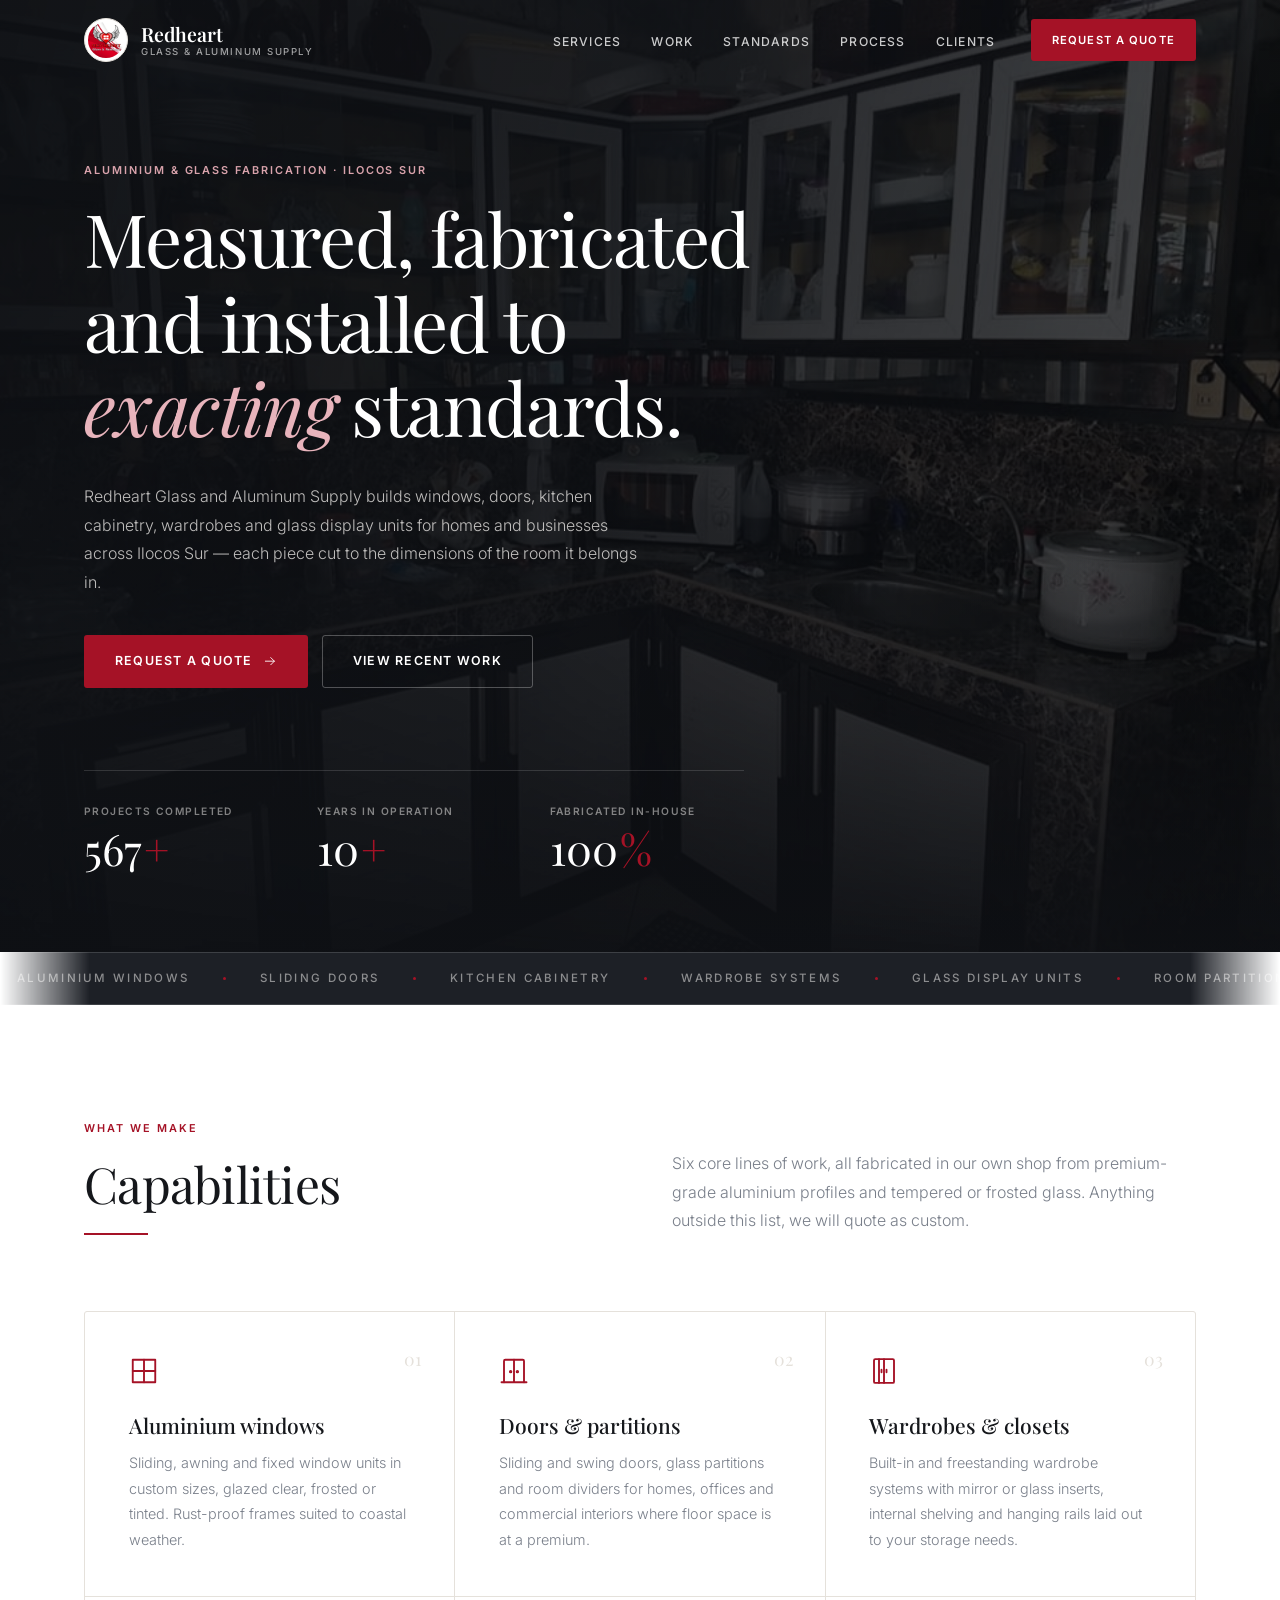
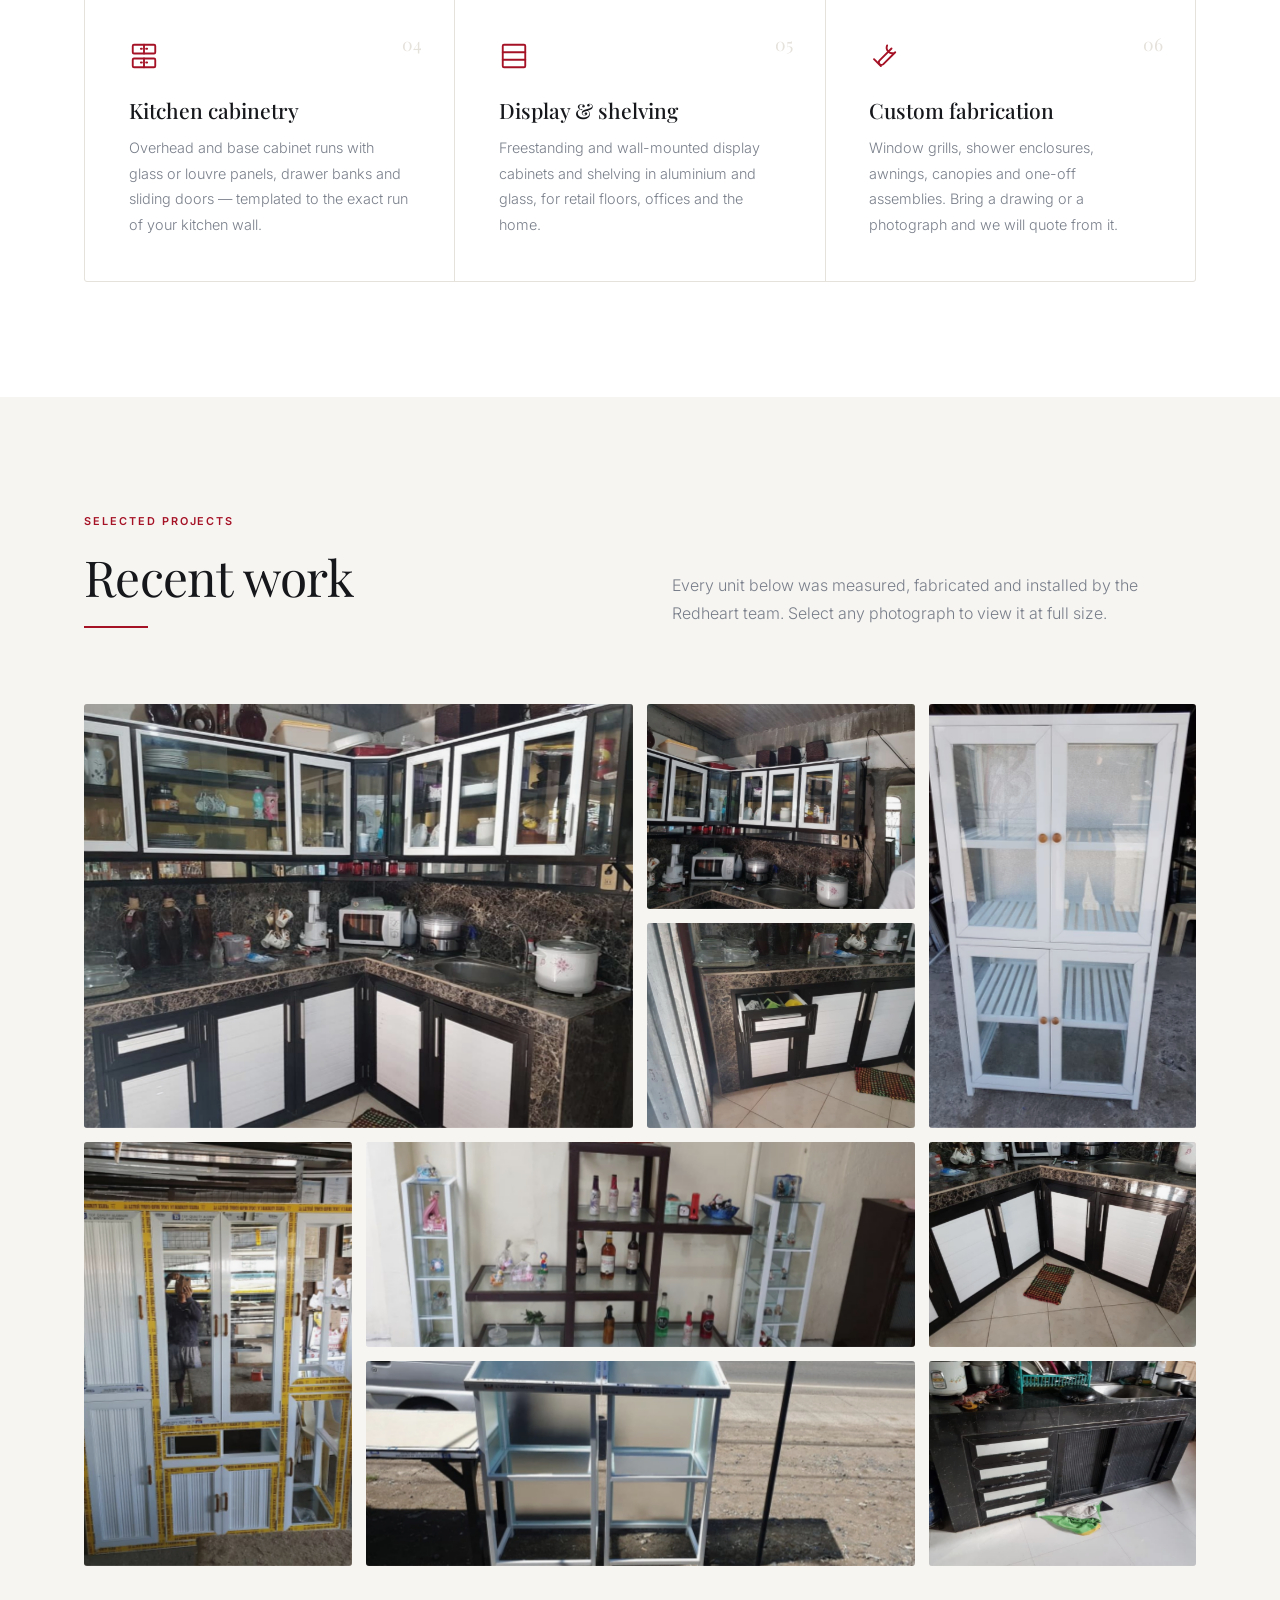
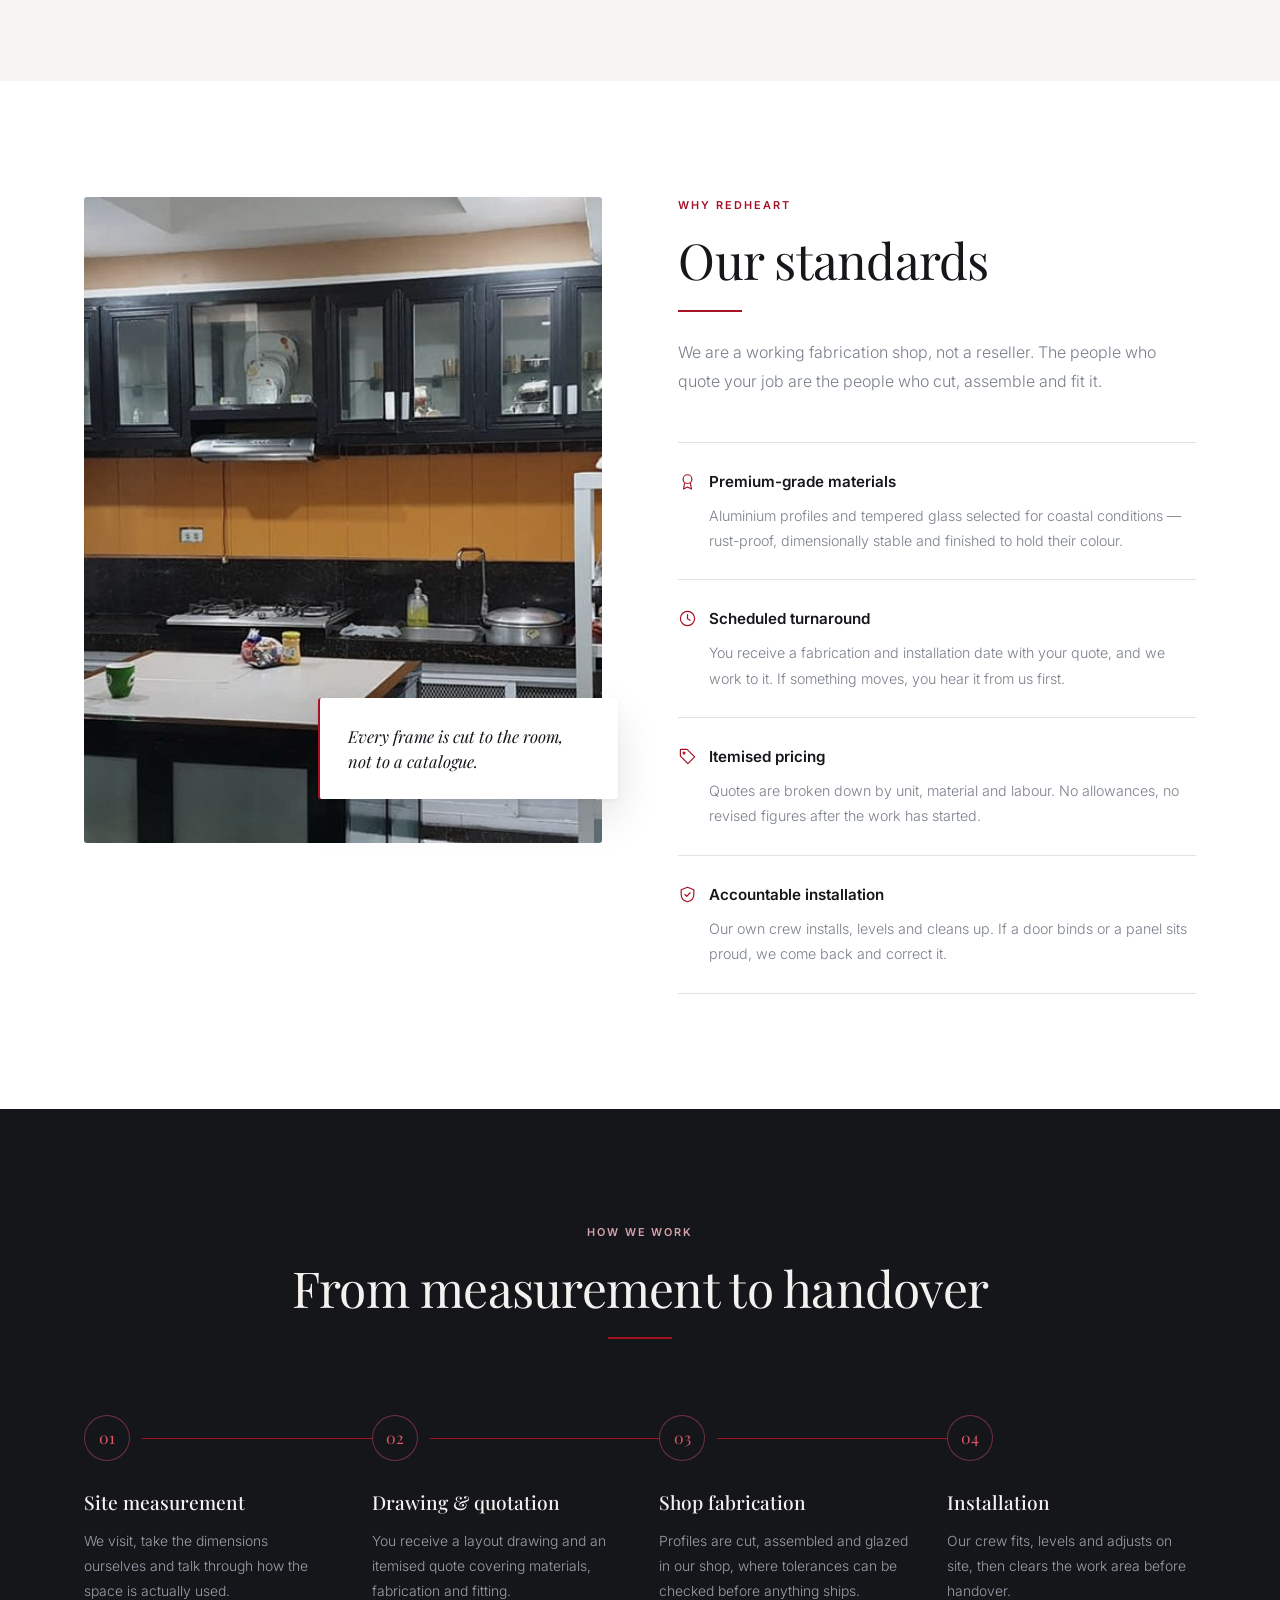
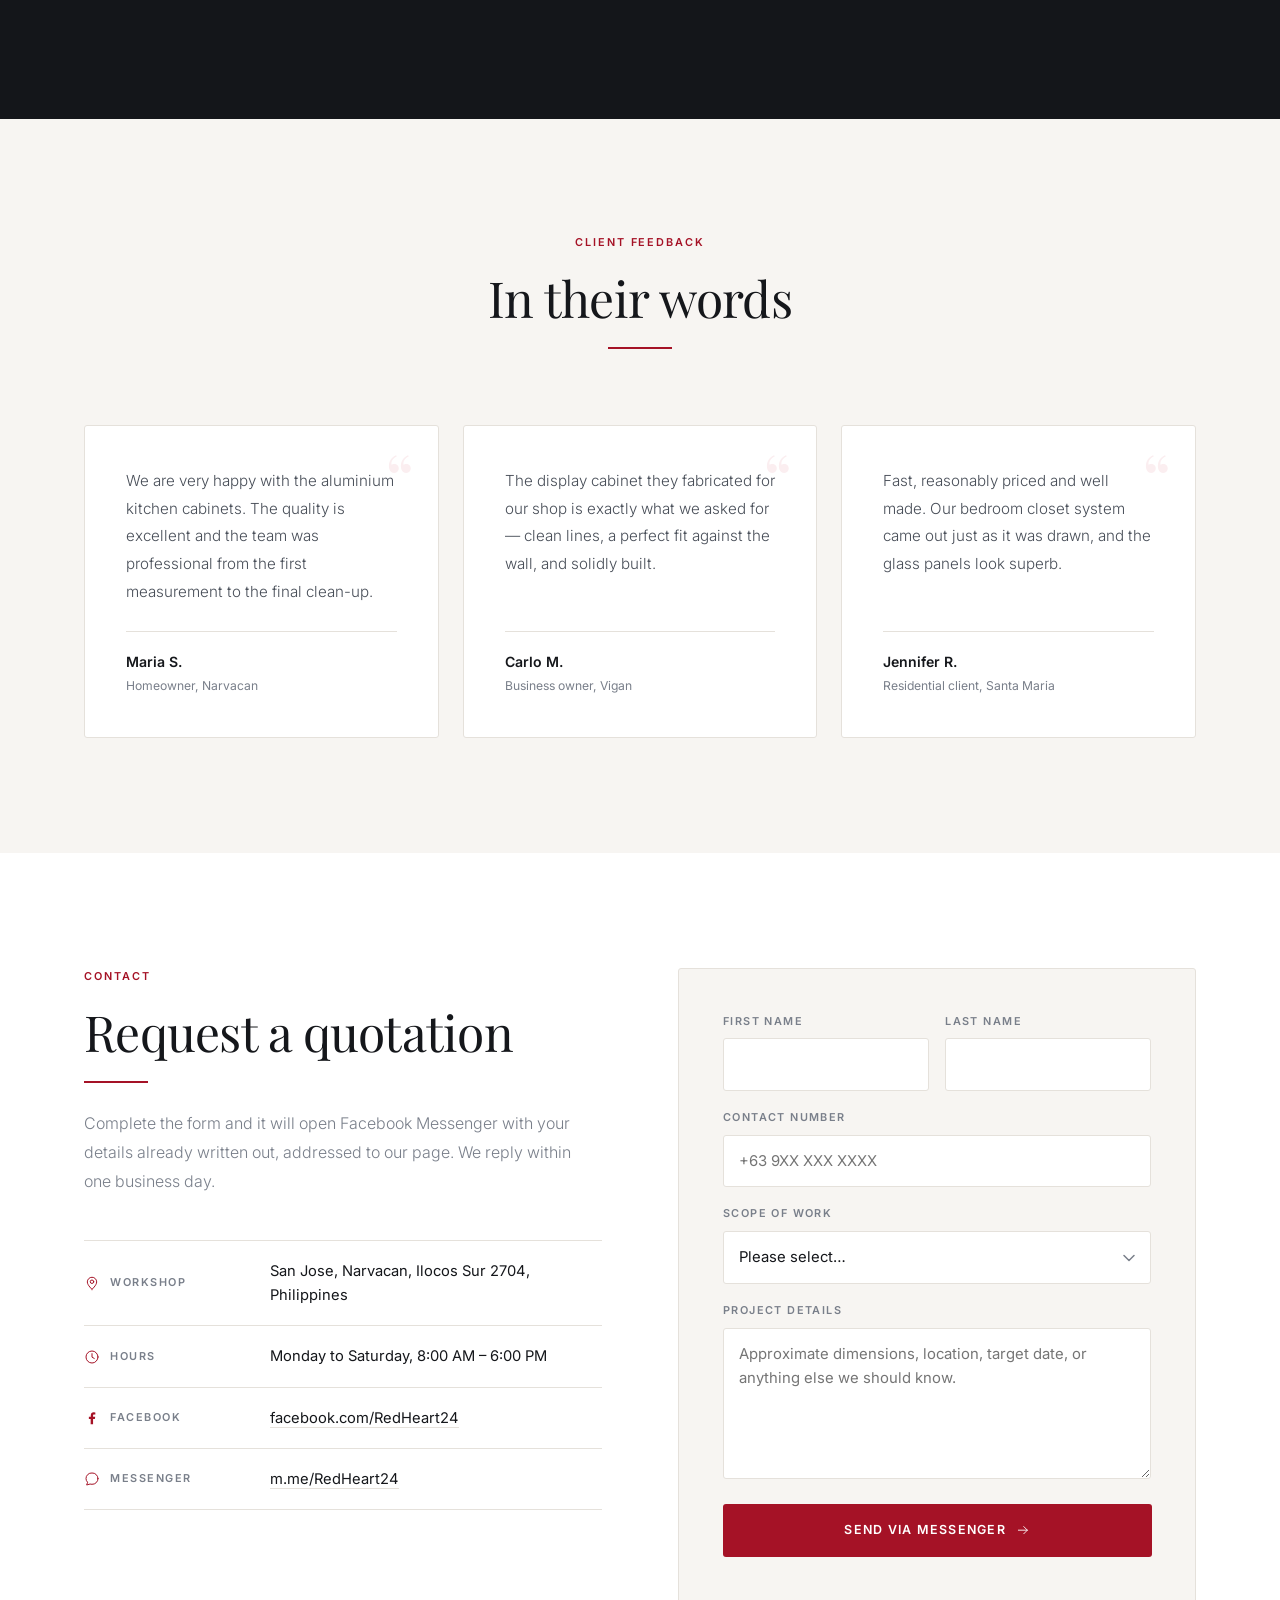
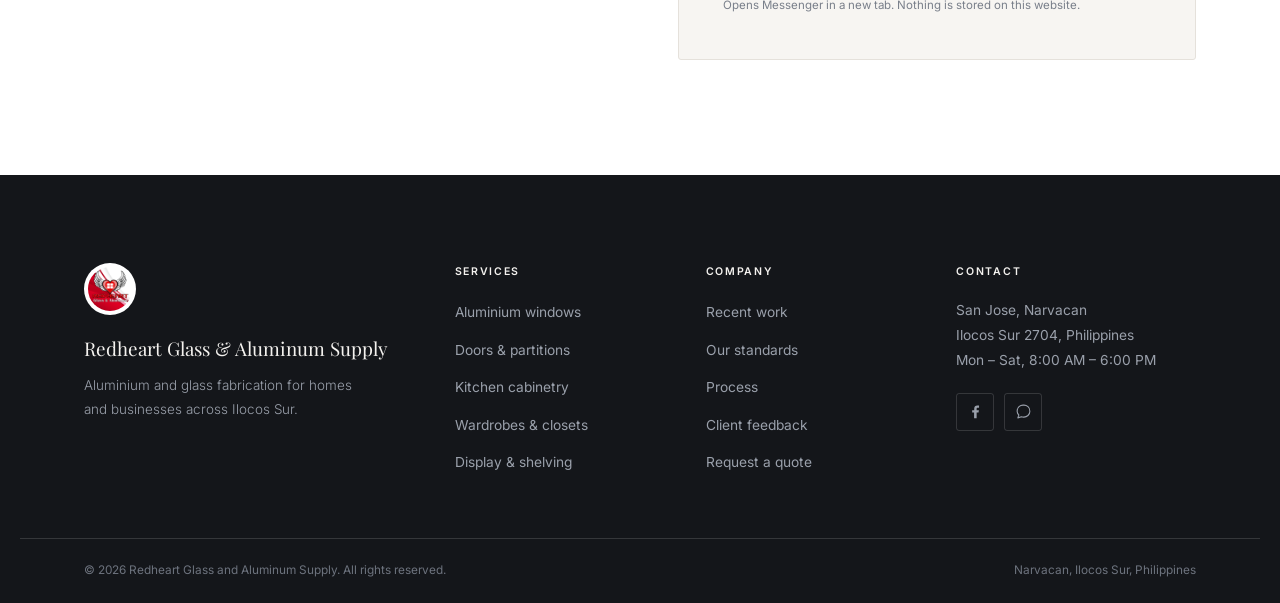
==== index.html @ 3fc3d648 "main file" ====
<!DOCTYPE html>
<html lang="en">
<head>
<meta charset="UTF-8">
<meta name="viewport" content="width=device-width, initial-scale=1">
<title>Redheart Glass &amp; Aluminum Supply — Aluminium Fabrication, Narvacan, Ilocos Sur</title>
<meta name="description" content="Redheart Glass and Aluminum Supply fabricates and installs aluminium windows, doors, kitchen cabinetry, wardrobes and glass display units across Ilocos Sur, Philippines.">
<link rel="canonical" href="https://redheart-glass-and-aluminum-supply.netlify.app/">
<meta name="theme-color" content="#121418">

<meta property="og:type" content="website">
<meta property="og:site_name" content="Redheart Glass &amp; Aluminum Supply">
<meta property="og:title" content="Redheart Glass &amp; Aluminum Supply">
<meta property="og:description" content="Aluminium windows, doors, cabinetry and glass fabrication — measured, built and installed in Ilocos Sur.">
<meta property="og:url" content="https://redheart-glass-and-aluminum-supply.netlify.app/">
<meta property="og:image" content="https://redheart-glass-and-aluminum-supply.netlify.app/img/img7.jpg">
<meta name="twitter:card" content="summary_large_image">

<link rel="icon" href="img/logo-icon.png" type="image/png">
<link rel="apple-touch-icon" href="img/logo.png">

<link rel="preconnect" href="https://fonts.googleapis.com">
<link rel="preconnect" href="https://fonts.gstatic.com" crossorigin>
<link href="https://fonts.googleapis.com/css2?family=Inter:wght@300;400;500;600;700&family=Playfair+Display:ital,wght@0,400;0,500;0,600;1,400&display=swap" rel="stylesheet">
<link rel="stylesheet" href="css/style.css">

<script type="application/ld+json">
{
  "@context": "https://schema.org",
  "@type": "HomeAndConstructionBusiness",
  "name": "Redheart Glass and Aluminum Supply",
  "description": "Fabrication and installation of aluminium windows, doors, kitchen cabinetry, wardrobes, display units, grills and glass partitions.",
  "url": "https://redheart-glass-and-aluminum-supply.netlify.app/",
  "image": "https://redheart-glass-and-aluminum-supply.netlify.app/img/logo.png",
  "address": {
    "@type": "PostalAddress",
    "streetAddress": "San Jose",
    "addressLocality": "Narvacan",
    "addressRegion": "Ilocos Sur",
    "postalCode": "2704",
    "addressCountry": "PH"
  },
  "areaServed": "Ilocos Sur, Philippines",
  "sameAs": ["https://www.facebook.com/RedHeart24/"],
  "openingHoursSpecification": {
    "@type": "OpeningHoursSpecification",
    "dayOfWeek": ["Monday","Tuesday","Wednesday","Thursday","Friday","Saturday"],
    "opens": "08:00",
    "closes": "18:00"
  }
}
</script>
</head>
<body>

<a class="skip-link" href="#main">Skip to content</a>
<div class="progress" id="progress" aria-hidden="true"><i></i></div>

<!-- ───────────── ICON SPRITE ───────────── -->
<svg class="sprite" aria-hidden="true" focusable="false" xmlns="http://www.w3.org/2000/svg">
  <symbol id="i-window" viewBox="0 0 24 24"><path d="M3 3h18v18H3z"/><path d="M12 3v18M3 12h18"/></symbol>
  <symbol id="i-door" viewBox="0 0 24 24"><path d="M4 21V4a1 1 0 0 1 1-1h14a1 1 0 0 1 1 1v17"/><path d="M12 3v18M2 21h20"/><circle cx="9.3" cy="12.5" r=".6"/><circle cx="14.7" cy="12.5" r=".6"/></symbol>
  <symbol id="i-wardrobe" viewBox="0 0 24 24"><rect x="4" y="2.5" width="16" height="19" rx="1"/><path d="M12 2.5v19M8 2.5v19"/><path d="M10 11v2M14 11v2"/></symbol>
  <symbol id="i-kitchen" viewBox="0 0 24 24"><rect x="3" y="3" width="18" height="7" rx="1"/><rect x="3" y="14" width="18" height="7" rx="1"/><path d="M12 3v7M12 14v7"/><path d="M9.5 6.2h.8M13.7 6.2h.8M9.5 17.2h.8M13.7 17.2h.8"/></symbol>
  <symbol id="i-shelf" viewBox="0 0 24 24"><rect x="3" y="3" width="18" height="18" rx="1"/><path d="M3 9h18M3 15h18"/></symbol>
  <symbol id="i-tools" viewBox="0 0 24 24"><path d="M14.5 3.5a4.5 4.5 0 0 0 5.9 5.9L21 9l-9.5 9.5a2.1 2.1 0 1 1-3-3L18 6"/><path d="M4 14.5 9.5 20"/></symbol>
  <symbol id="i-award" viewBox="0 0 24 24"><circle cx="12" cy="9" r="5.5"/><path d="M8.4 13.6 7 21.5l5-2.6 5 2.6-1.4-7.9"/></symbol>
  <symbol id="i-clock" viewBox="0 0 24 24"><circle cx="12" cy="12" r="9"/><path d="M12 7v5.2l3.4 2"/></symbol>
  <symbol id="i-tag" viewBox="0 0 24 24"><path d="M3 11.5V4a1 1 0 0 1 1-1h7.5L21 12.5 12.5 21 3 11.5Z"/><circle cx="7.6" cy="7.6" r="1.2"/></symbol>
  <symbol id="i-shield" viewBox="0 0 24 24"><path d="M12 2.8 20 6v5.6c0 4.6-3.3 8.4-8 9.6-4.7-1.2-8-5-8-9.6V6l8-3.2Z"/><path d="m8.8 12 2.3 2.3 4.1-4.5"/></symbol>
  <symbol id="i-pin" viewBox="0 0 24 24"><path d="M12 21.5s7-6.1 7-11.1a7 7 0 1 0-14 0c0 5 7 11.1 7 11.1Z"/><circle cx="12" cy="10.1" r="2.6"/></symbol>
  <symbol id="i-chat" viewBox="0 0 24 24"><path d="M21 11.5a8.4 8.4 0 0 1-9 8.4 9.3 9.3 0 0 1-2.9-.4L4 21l1.4-4.1A8.1 8.1 0 0 1 3 11.5 8.4 8.4 0 0 1 12 3a8.4 8.4 0 0 1 9 8.5Z"/></symbol>
  <symbol id="i-facebook" viewBox="0 0 24 24"><path d="M13.6 21.5v-8h2.7l.5-3.2h-3.2V8.2c0-.9.3-1.6 1.7-1.6h1.7V3.7a22 22 0 0 0-2.5-.2c-2.6 0-4.3 1.6-4.3 4.4v2.4H7.3v3.2H10v8h3.6Z"/></symbol>
  <symbol id="i-arrow" viewBox="0 0 24 24"><path d="M4 12h15M13 6l6 6-6 6"/></symbol>
  <symbol id="i-up" viewBox="0 0 24 24"><path d="M12 20V5M6 11l6-6 6 6"/></symbol>
  <symbol id="i-close" viewBox="0 0 24 24"><path d="M6 6l12 12M18 6 6 18"/></symbol>
  <symbol id="i-prev" viewBox="0 0 24 24"><path d="M15 5l-7 7 7 7"/></symbol>
  <symbol id="i-next" viewBox="0 0 24 24"><path d="M9 5l7 7-7 7"/></symbol>
</svg>

<!-- ───────────── HEADER ───────────── -->
<header class="site-header" id="header">
  <div class="header-inner">
    <a class="brand" href="#top" aria-label="Redheart Glass and Aluminum Supply — home">
      <img src="img/logo.png" alt="" width="44" height="44">
      <span class="brand-text">
        <span class="brand-name">Redheart</span>
        <span class="brand-sub">Glass &amp; Aluminum Supply</span>
      </span>
    </a>

    <button class="menu-toggle" id="menuToggle" aria-expanded="false" aria-controls="primaryNav" aria-label="Open menu">
      <span></span><span></span>
    </button>

    <nav class="primary-nav" id="primaryNav" aria-label="Primary">
      <ul>
        <li><a href="#services">Services</a></li>
        <li><a href="#work">Work</a></li>
        <li><a href="#standards">Standards</a></li>
        <li><a href="#process">Process</a></li>
        <li><a href="#clients">Clients</a></li>
      </ul>
      <a class="btn btn-sm btn-solid nav-quote" href="#enquire">Request a quote</a>
    </nav>
  </div>
</header>
<div class="nav-scrim" id="navScrim" hidden></div>

<main id="main">
<span id="top"></span>

<!-- ───────────── HERO ───────────── -->
<section class="hero" aria-labelledby="hero-title">
  <div class="hero-media">
    <img src="img/img7.jpg" alt="A completed aluminium kitchen cabinet installation by Redheart" fetchpriority="high" width="960" height="720">
  </div>

  <div class="hero-inner">
    <p class="eyebrow eyebrow-light" data-seq="1">Aluminium &amp; Glass Fabrication · Ilocos Sur</p>

    <h1 class="hero-title" id="hero-title">
      <span class="mask" data-seq="2"><span>Measured, fabricated</span></span>
      <span class="mask" data-seq="3"><span>and installed to</span></span>
      <span class="mask" data-seq="4"><span><em>exacting</em> standards.</span></span>
    </h1>

    <p class="hero-lede" data-seq="5">
      Redheart Glass and Aluminum Supply builds windows, doors, kitchen cabinetry,
      wardrobes and glass display units for homes and businesses across Ilocos Sur —
      each piece cut to the dimensions of the room it belongs in.
    </p>

    <div class="hero-actions" data-seq="6">
      <a class="btn btn-solid" href="#enquire">Request a quote <svg class="ico" aria-hidden="true"><use href="#i-arrow"/></svg></a>
      <a class="btn btn-ghost" href="#work">View recent work</a>
    </div>

    <dl class="hero-stats" data-seq="7">
      <div class="stat">
        <dt class="stat-label">Projects completed</dt>
        <dd class="stat-value"><span class="count" data-count="567">567</span><span class="unit">+</span></dd>
      </div>
      <div class="stat">
        <dt class="stat-label">Years in operation</dt>
        <dd class="stat-value"><span class="count" data-count="10">10</span><span class="unit">+</span></dd>
      </div>
      <div class="stat">
        <dt class="stat-label">Fabricated in-house</dt>
        <dd class="stat-value"><span class="count" data-count="100">100</span><span class="unit">%</span></dd>
      </div>
    </dl>
  </div>
</section>

<!-- ───────────── CAPABILITY STRIP ───────────── -->
<div class="ticker" aria-label="Capabilities">
  <div class="ticker-track" id="tickerTrack">
    <ul class="ticker-set">
      <li>Aluminium windows</li><li>Sliding doors</li><li>Kitchen cabinetry</li>
      <li>Wardrobe systems</li><li>Glass display units</li><li>Room partitions</li>
      <li>Window grills</li><li>Shower enclosures</li><li>Shelving</li><li>Awnings</li>
    </ul>
  </div>
</div>

<!-- ───────────── SERVICES ───────────── -->
<section id="services" class="section" aria-labelledby="services-title">
  <div class="container">
    <div class="section-head">
      <div class="reveal">
        <p class="eyebrow">What we make</p>
        <h2 class="section-title" id="services-title">Capabilities</h2>
        <span class="rule" aria-hidden="true"></span>
      </div>
      <p class="section-lede reveal" data-delay="1">
        Six core lines of work, all fabricated in our own shop from premium-grade
        aluminium profiles and tempered or frosted glass. Anything outside this list,
        we will quote as custom.
      </p>
    </div>

    <ul class="cards" role="list">
      <li class="card reveal">
        <span class="card-index">01</span>
        <svg class="card-icon" aria-hidden="true"><use href="#i-window"/></svg>
        <h3 class="card-title">Aluminium windows</h3>
        <p class="card-text">Sliding, awning and fixed window units in custom sizes, glazed clear, frosted or tinted. Rust-proof frames suited to coastal weather.</p>
      </li>
      <li class="card reveal" data-delay="1">
        <span class="card-index">02</span>
        <svg class="card-icon" aria-hidden="true"><use href="#i-door"/></svg>
        <h3 class="card-title">Doors &amp; partitions</h3>
        <p class="card-text">Sliding and swing doors, glass partitions and room dividers for homes, offices and commercial interiors where floor space is at a premium.</p>
      </li>
      <li class="card reveal" data-delay="2">
        <span class="card-index">03</span>
        <svg class="card-icon" aria-hidden="true"><use href="#i-wardrobe"/></svg>
        <h3 class="card-title">Wardrobes &amp; closets</h3>
        <p class="card-text">Built-in and freestanding wardrobe systems with mirror or glass inserts, internal shelving and hanging rails laid out to your storage needs.</p>
      </li>
      <li class="card reveal">
        <span class="card-index">04</span>
        <svg class="card-icon" aria-hidden="true"><use href="#i-kitchen"/></svg>
        <h3 class="card-title">Kitchen cabinetry</h3>
        <p class="card-text">Overhead and base cabinet runs with glass or louvre panels, drawer banks and sliding doors — templated to the exact run of your kitchen wall.</p>
      </li>
      <li class="card reveal" data-delay="1">
        <span class="card-index">05</span>
        <svg class="card-icon" aria-hidden="true"><use href="#i-shelf"/></svg>
        <h3 class="card-title">Display &amp; shelving</h3>
        <p class="card-text">Freestanding and wall-mounted display cabinets and shelving in aluminium and glass, for retail floors, offices and the home.</p>
      </li>
      <li class="card reveal" data-delay="2">
        <span class="card-index">06</span>
        <svg class="card-icon" aria-hidden="true"><use href="#i-tools"/></svg>
        <h3 class="card-title">Custom fabrication</h3>
        <p class="card-text">Window grills, shower enclosures, awnings, canopies and one-off assemblies. Bring a drawing or a photograph and we will quote from it.</p>
      </li>
    </ul>
  </div>
</section>

<!-- ───────────── WORK ───────────── -->
<section id="work" class="section section-bone" aria-labelledby="work-title">
  <div class="container">
    <div class="section-head">
      <div class="reveal">
        <p class="eyebrow">Selected projects</p>
        <h2 class="section-title" id="work-title">Recent work</h2>
        <span class="rule" aria-hidden="true"></span>
      </div>
      <p class="section-lede reveal" data-delay="1">
        Every unit below was measured, fabricated and installed by the Redheart team.
        Select any photograph to view it at full size.
      </p>
    </div>

    <div class="gallery" id="gallery">
      <figure class="shot shot-feature reveal" data-caption="Complete kitchen cabinet set — overhead and base runs">
        <img src="img/img7.jpg" alt="Complete kitchen cabinet set with overhead glass-panelled units and base cabinets" loading="lazy" width="960" height="720">
        <figcaption><span>Complete kitchen cabinet set</span></figcaption>
      </figure>
      <figure class="shot reveal" data-delay="1" data-caption="Overhead kitchen cabinets — black frame, clear glass">
        <img src="img/img4.jpg" alt="Overhead kitchen cabinets with black aluminium frames and clear glass panels" loading="lazy" width="960" height="720">
        <figcaption><span>Overhead cabinets</span></figcaption>
      </figure>
      <figure class="shot shot-tall reveal" data-delay="2" data-caption="Freestanding display cabinet — frosted glass doors">
        <img src="img/img9.jpg" alt="Freestanding white aluminium display cabinet with frosted glass doors" loading="lazy" width="720" height="960">
        <figcaption><span>Display cabinet</span></figcaption>
      </figure>
      <figure class="shot reveal" data-caption="Base cabinets with louvre panels">
        <img src="img/img5.jpg" alt="Base kitchen cabinets with white louvre panels and black aluminium frames" loading="lazy" width="960" height="720">
        <figcaption><span>Louvre base cabinets</span></figcaption>
      </figure>
      <figure class="shot shot-tall reveal" data-caption="Aluminium door and glass panel assembly">
        <img src="img/img11.jpg" alt="Aluminium door with glass panels and transom in a gold finish" loading="lazy" width="720" height="960">
        <figcaption><span>Door &amp; panel assembly</span></figcaption>
      </figure>
      <figure class="shot shot-wide reveal" data-delay="1" data-caption="Glass display shelving for retail">
        <img src="img/img2.jpg" alt="Glass display shelving units holding bottles and ornaments" loading="lazy" width="1200" height="583">
        <figcaption><span>Glass display shelving</span></figcaption>
      </figure>
      <figure class="shot reveal" data-delay="2" data-caption="L-shaped base cabinet run">
        <img src="img/img6.jpg" alt="L-shaped run of base cabinets in black and white finish" loading="lazy" width="960" height="720">
        <figcaption><span>L-shaped cabinet run</span></figcaption>
      </figure>
      <figure class="shot shot-wide reveal" data-caption="Aluminium and glass storage cabinet">
        <img src="img/img1.jpg" alt="Freestanding aluminium and glass storage cabinet" loading="lazy" width="1200" height="583">
        <figcaption><span>Aluminium &amp; glass cabinet</span></figcaption>
      </figure>
      <figure class="shot reveal" data-delay="1" data-caption="Base cabinet with drawer bank and sliding doors">
        <img src="img/img8.jpg" alt="Long base cabinet with a drawer bank and sliding louvre doors" loading="lazy" width="960" height="720">
        <figcaption><span>Drawer bank cabinet</span></figcaption>
      </figure>
    </div>
  </div>
</section>

<!-- ───────────── STANDARDS ───────────── -->
<section id="standards" class="section" aria-labelledby="standards-title">
  <div class="container split">
    <div class="split-media reveal">
      <img src="img/img3.jpg" alt="A finished kitchen fit-out with dark aluminium overhead cabinetry" loading="lazy" width="1200" height="583">
      <figure class="pull-quote">
        <blockquote>Every frame is cut to the room, not to a catalogue.</blockquote>
      </figure>
    </div>

    <div class="split-body">
      <div class="reveal">
        <p class="eyebrow">Why Redheart</p>
        <h2 class="section-title" id="standards-title">Our standards</h2>
        <span class="rule" aria-hidden="true"></span>
        <p class="section-lede">
          We are a working fabrication shop, not a reseller. The people who quote your
          job are the people who cut, assemble and fit it.
        </p>
      </div>

      <dl class="standards">
        <div class="standard reveal">
          <dt><svg class="ico" aria-hidden="true"><use href="#i-award"/></svg> Premium-grade materials</dt>
          <dd>Aluminium profiles and tempered glass selected for coastal conditions — rust-proof, dimensionally stable and finished to hold their colour.</dd>
        </div>
        <div class="standard reveal" data-delay="1">
          <dt><svg class="ico" aria-hidden="true"><use href="#i-clock"/></svg> Scheduled turnaround</dt>
          <dd>You receive a fabrication and installation date with your quote, and we work to it. If something moves, you hear it from us first.</dd>
        </div>
        <div class="standard reveal" data-delay="2">
          <dt><svg class="ico" aria-hidden="true"><use href="#i-tag"/></svg> Itemised pricing</dt>
          <dd>Quotes are broken down by unit, material and labour. No allowances, no revised figures after the work has started.</dd>
        </div>
        <div class="standard reveal" data-delay="3">
          <dt><svg class="ico" aria-hidden="true"><use href="#i-shield"/></svg> Accountable installation</dt>
          <dd>Our own crew installs, levels and cleans up. If a door binds or a panel sits proud, we come back and correct it.</dd>
        </div>
      </dl>
    </div>
  </div>
</section>

<!-- ───────────── PROCESS ───────────── -->
<section id="process" class="section section-dark" aria-labelledby="process-title">
  <div class="container">
    <div class="section-head section-head-center reveal">
      <p class="eyebrow eyebrow-light">How we work</p>
      <h2 class="section-title" id="process-title">From measurement to handover</h2>
      <span class="rule rule-center" aria-hidden="true"></span>
    </div>

    <ol class="steps" id="steps">
      <li class="step reveal">
        <span class="step-num">01</span>
        <h3 class="step-title">Site measurement</h3>
        <p class="step-text">We visit, take the dimensions ourselves and talk through how the space is actually used.</p>
      </li>
      <li class="step reveal" data-delay="1">
        <span class="step-num">02</span>
        <h3 class="step-title">Drawing &amp; quotation</h3>
        <p class="step-text">You receive a layout drawing and an itemised quote covering materials, fabrication and fitting.</p>
      </li>
      <li class="step reveal" data-delay="2">
        <span class="step-num">03</span>
        <h3 class="step-title">Shop fabrication</h3>
        <p class="step-text">Profiles are cut, assembled and glazed in our shop, where tolerances can be checked before anything ships.</p>
      </li>
      <li class="step reveal" data-delay="3">
        <span class="step-num">04</span>
        <h3 class="step-title">Installation</h3>
        <p class="step-text">Our crew fits, levels and adjusts on site, then clears the work area before handover.</p>
      </li>
    </ol>
  </div>
</section>

<!-- ───────────── CLIENTS ───────────── -->
<section id="clients" class="section section-bone" aria-labelledby="clients-title">
  <div class="container">
    <div class="section-head section-head-center reveal">
      <p class="eyebrow">Client feedback</p>
      <h2 class="section-title" id="clients-title">In their words</h2>
      <span class="rule rule-center" aria-hidden="true"></span>
    </div>

    <ul class="quotes" role="list">
      <li class="quote reveal">
        <blockquote>We are very happy with the aluminium kitchen cabinets. The quality is excellent and the team was professional from the first measurement to the final clean-up.</blockquote>
        <p class="quote-by"><span>Maria S.</span> Homeowner, Narvacan</p>
      </li>
      <li class="quote reveal" data-delay="1">
        <blockquote>The display cabinet they fabricated for our shop is exactly what we asked for — clean lines, a perfect fit against the wall, and solidly built.</blockquote>
        <p class="quote-by"><span>Carlo M.</span> Business owner, Vigan</p>
      </li>
      <li class="quote reveal" data-delay="2">
        <blockquote>Fast, reasonably priced and well made. Our bedroom closet system came out just as it was drawn, and the glass panels look superb.</blockquote>
        <p class="quote-by"><span>Jennifer R.</span> Residential client, Santa Maria</p>
      </li>
    </ul>
  </div>
</section>

<!-- ───────────── ENQUIRE ───────────── -->
<section id="enquire" class="section" aria-labelledby="enquire-title">
  <div class="container split split-contact">
    <div class="split-body">
      <div class="reveal">
        <p class="eyebrow">Contact</p>
        <h2 class="section-title" id="enquire-title">Request a quotation</h2>
        <span class="rule" aria-hidden="true"></span>
        <p class="section-lede">
          Complete the form and it will open Facebook Messenger with your details already
          written out, addressed to our page. We reply within one business day.
        </p>
      </div>

      <dl class="contact-list reveal" data-delay="1">
        <div class="contact-row">
          <dt><svg class="ico" aria-hidden="true"><use href="#i-pin"/></svg> Workshop</dt>
          <dd>San Jose, Narvacan, Ilocos Sur 2704, Philippines</dd>
        </div>
        <div class="contact-row">
          <dt><svg class="ico" aria-hidden="true"><use href="#i-clock"/></svg> Hours</dt>
          <dd>Monday to Saturday, 8:00 AM – 6:00 PM</dd>
        </div>
        <div class="contact-row">
          <dt><svg class="ico" aria-hidden="true"><use href="#i-facebook"/></svg> Facebook</dt>
          <dd><a href="https://www.facebook.com/RedHeart24/" target="_blank" rel="noopener">facebook.com/RedHeart24</a></dd>
        </div>
        <div class="contact-row">
          <dt><svg class="ico" aria-hidden="true"><use href="#i-chat"/></svg> Messenger</dt>
          <dd><a href="https://m.me/RedHeart24" target="_blank" rel="noopener">m.me/RedHeart24</a></dd>
        </div>
      </dl>
    </div>

    <form class="enquiry reveal" id="enquiryForm" novalidate>
      <div class="field-pair">
        <p class="field">
          <label for="firstName">First name</label>
          <input type="text" id="firstName" name="firstName" autocomplete="given-name" required>
          <span class="field-error" data-error-for="firstName"></span>
        </p>
        <p class="field">
          <label for="lastName">Last name</label>
          <input type="text" id="lastName" name="lastName" autocomplete="family-name" required>
          <span class="field-error" data-error-for="lastName"></span>
        </p>
      </div>

      <p class="field">
        <label for="phone">Contact number</label>
        <input type="tel" id="phone" name="phone" inputmode="tel" autocomplete="tel" placeholder="+63 9XX XXX XXXX" required>
        <span class="field-error" data-error-for="phone"></span>
      </p>

      <p class="field">
        <label for="service">Scope of work</label>
        <select id="service" name="service" required>
          <option value="">Please select…</option>
          <option>Aluminium windows</option>
          <option>Sliding doors</option>
          <option>Room partitions &amp; dividers</option>
          <option>Kitchen cabinetry</option>
          <option>Display cabinets</option>
          <option>Wardrobe &amp; closet systems</option>
          <option>Shelving</option>
          <option>Base cabinets</option>
          <option>Window grills</option>
          <option>Shower enclosures</option>
          <option>Awnings &amp; canopies</option>
          <option>Other / custom</option>
        </select>
        <span class="field-error" data-error-for="service"></span>
      </p>

      <p class="field">
        <label for="message">Project details</label>
        <textarea id="message" name="message" rows="5" placeholder="Approximate dimensions, location, target date, or anything else we should know." required></textarea>
        <span class="field-error" data-error-for="message"></span>
      </p>

      <button type="submit" class="btn btn-solid btn-block" id="enquirySubmit">
        Send via Messenger <svg class="ico" aria-hidden="true"><use href="#i-arrow"/></svg>
      </button>
      <p class="form-status" id="formStatus" role="status" aria-live="polite"></p>
      <p class="form-note">Opens Messenger in a new tab. Nothing is stored on this website.</p>
    </form>
  </div>
</section>
</main>

<!-- ───────────── FOOTER ───────────── -->
<footer class="site-footer">
  <div class="container footer-grid">
    <div class="footer-brand">
      <img src="img/logo.png" alt="" width="52" height="52">
      <p class="footer-name">Redheart Glass &amp; Aluminum Supply</p>
      <p class="footer-blurb">Aluminium and glass fabrication for homes and businesses across Ilocos Sur.</p>
    </div>

    <nav class="footer-col" aria-label="Services">
      <h2>Services</h2>
      <ul>
        <li><a href="#services">Aluminium windows</a></li>
        <li><a href="#services">Doors &amp; partitions</a></li>
        <li><a href="#services">Kitchen cabinetry</a></li>
        <li><a href="#services">Wardrobes &amp; closets</a></li>
        <li><a href="#services">Display &amp; shelving</a></li>
      </ul>
    </nav>

    <nav class="footer-col" aria-label="Company">
      <h2>Company</h2>
      <ul>
        <li><a href="#work">Recent work</a></li>
        <li><a href="#standards">Our standards</a></li>
        <li><a href="#process">Process</a></li>
        <li><a href="#clients">Client feedback</a></li>
        <li><a href="#enquire">Request a quote</a></li>
      </ul>
    </nav>

    <div class="footer-col">
      <h2>Contact</h2>
      <address>
        San Jose, Narvacan<br>
        Ilocos Sur 2704, Philippines<br>
        Mon – Sat, 8:00 AM – 6:00 PM
      </address>
      <div class="footer-social">
        <a href="https://www.facebook.com/RedHeart24/" target="_blank" rel="noopener" aria-label="Redheart on Facebook"><svg class="ico" aria-hidden="true"><use href="#i-facebook"/></svg></a>
        <a href="https://m.me/RedHeart24" target="_blank" rel="noopener" aria-label="Message Redheart on Messenger"><svg class="ico" aria-hidden="true"><use href="#i-chat"/></svg></a>
      </div>
    </div>
  </div>

  <div class="container footer-base">
    <p>© <span id="year">2026</span> Redheart Glass and Aluminum Supply. All rights reserved.</p>
    <p>Narvacan, Ilocos Sur, Philippines</p>
  </div>
</footer>

<button class="to-top" id="toTop" type="button" aria-label="Back to top">
  <svg class="ico" aria-hidden="true"><use href="#i-up"/></svg>
</button>

<!-- ───────────── LIGHTBOX ───────────── -->
<div class="lightbox" id="lightbox" role="dialog" aria-modal="true" aria-label="Project photograph" hidden>
  <button class="lb-btn lb-close" id="lbClose" type="button" aria-label="Close"><svg class="ico" aria-hidden="true"><use href="#i-close"/></svg></button>
  <button class="lb-btn lb-prev" id="lbPrev" type="button" aria-label="Previous photograph"><svg class="ico" aria-hidden="true"><use href="#i-prev"/></svg></button>
  <button class="lb-btn lb-next" id="lbNext" type="button" aria-label="Next photograph"><svg class="ico" aria-hidden="true"><use href="#i-next"/></svg></button>
  <figure class="lb-figure">
    <img id="lbImage" src="" alt="">
    <figcaption id="lbCaption"></figcaption>
  </figure>
</div>

<script src="js/main.js" defer></script>
</body>
</html>
---- css/style.css ----
/* =============================================================
   Redheart Glass & Aluminum Supply
   Stylesheet — 2026 redesign
   -------------------------------------------------------------
   1.  Tokens
   2.  Reset & base
   3.  Typography & shared elements
   4.  Buttons & icons
   5.  Header / navigation
   6.  Hero
   7.  Capability ticker
   8.  Services
   9.  Work / gallery
   10. Standards
   11. Process
   12. Clients
   13. Enquiry form
   14. Footer & utilities
   15. Lightbox
   16. Motion & reveal
   17. Responsive
   ============================================================= */

/* ---------- 1. Tokens ---------- */
:root {
  /* Surface */
  --paper:      #ffffff;
  --bone:       #f7f5f2;
  --bone-deep:  #efebe6;
  --charcoal:   #14161a;
  --charcoal-2: #1d2026;

  /* Ink */
  --ink:        #15171b;
  --ink-2:      #474d57;
  --muted:      #797f8a;
  --ink-invert: #f4f2ef;
  --muted-light:#9aa0ab;

  /* Brand */
  --red:        #a51226;
  --red-deep:   #850e1e;
  --red-tint:   #fbeef0;

  /* Lines */
  --line:       #e5e1db;
  --line-dark:  rgba(255, 255, 255, .14);

  /* Type */
  --serif: "Playfair Display", Georgia, "Times New Roman", serif;
  --sans:  "Inter", -apple-system, BlinkMacSystemFont, "Segoe UI", Roboto, sans-serif;

  /* Space */
  --gutter:  clamp(20px, 5vw, 64px);
  --section: clamp(72px, 9vw, 136px);
  --maxw:    1240px;

  /* Motion */
  --ease:  cubic-bezier(.22, .61, .36, 1);
  --ease-out-soft: cubic-bezier(.16, 1, .3, 1);
  --t-fast: .22s;
  --t-med:  .45s;
  --t-slow: .9s;

  --radius: 3px;
  --shadow-sm: 0 1px 2px rgba(20, 22, 26, .05), 0 6px 18px rgba(20, 22, 26, .05);
  --shadow-md: 0 2px 4px rgba(20, 22, 26, .05), 0 18px 44px rgba(20, 22, 26, .11);
}

/* ---------- 2. Reset & base ---------- */
*, *::before, *::after { box-sizing: border-box; }
* { margin: 0; }

html {
  scroll-behavior: smooth;
  scroll-padding-top: 96px;
  -webkit-text-size-adjust: 100%;
}

body {
  font-family: var(--sans);
  font-size: 16px;
  font-weight: 400;
  line-height: 1.65;
  color: var(--ink-2);
  background: var(--paper);
  -webkit-font-smoothing: antialiased;
  -moz-osx-font-smoothing: grayscale;
  overflow-x: hidden;
}

img, svg { display: block; max-width: 100%; }
img { height: auto; }
ul, ol { list-style: none; padding: 0; }
a { color: inherit; }
button { font: inherit; color: inherit; background: none; border: 0; cursor: pointer; }
input, select, textarea { font: inherit; color: inherit; }

:focus-visible {
  outline: 2px solid var(--red);
  outline-offset: 3px;
  border-radius: 2px;
}

.sprite { position: absolute; width: 0; height: 0; overflow: hidden; }
.sprite symbol { fill: none; stroke: currentColor; stroke-width: 1.5; stroke-linecap: round; stroke-linejoin: round; }
#i-facebook { stroke: none; }
#i-facebook path { fill: currentColor; stroke: none; }

.skip-link {
  position: fixed; top: 10px; left: 10px; z-index: 2000;
  padding: 10px 18px;
  background: var(--ink); color: #fff;
  font-size: .8rem; font-weight: 600; text-decoration: none;
  border-radius: var(--radius);
  transform: translateY(-160%);
  transition: transform var(--t-fast) var(--ease);
}
.skip-link:focus { transform: translateY(0); }

.container { width: 100%; max-width: var(--maxw); margin-inline: auto; padding-inline: var(--gutter); }

/* Scroll progress */
.progress {
  position: fixed; inset: 0 0 auto 0; z-index: 1200;
  height: 2px; pointer-events: none;
}
.progress i {
  display: block; height: 100%; width: 0;
  background: var(--red);
  transform-origin: left;
}

/* ---------- 3. Typography & shared ---------- */
.eyebrow {
  font-size: .68rem;
  font-weight: 600;
  letter-spacing: .18em;
  text-transform: uppercase;
  color: var(--red);
  margin-bottom: 18px;
}
.eyebrow-light { color: #d9a3ac; }

.section-title {
  font-family: var(--serif);
  font-weight: 400;
  font-size: clamp(2rem, 4.2vw, 3.1rem);
  line-height: 1.12;
  letter-spacing: -.015em;
  color: var(--ink);
}
.section-dark .section-title { color: var(--ink-invert); }

.rule {
  display: block;
  width: 64px; height: 2px;
  margin-top: 22px;
  background: var(--red);
  transform: scaleX(0);
  transform-origin: left;
  transition: transform var(--t-slow) var(--ease-out-soft) .12s;
}
.rule-center { margin-inline: auto; transform-origin: center; }
.is-visible .rule, .reveal.is-visible .rule { transform: scaleX(1); }

.section { padding-block: var(--section); }
.section-bone { background: var(--bone); }
.section-dark { background: var(--charcoal); color: var(--muted-light); }

.section-head {
  display: grid;
  grid-template-columns: minmax(0, 1fr) minmax(0, 1fr);
  gap: clamp(24px, 5vw, 72px);
  align-items: end;
  margin-bottom: clamp(44px, 6vw, 76px);
}
.section-head-center {
  display: block;
  text-align: center;
  max-width: 700px;
  margin-inline: auto;
}
.rule + .section-lede { margin-top: 26px; }
.section-lede {
  font-size: 1rem;
  font-weight: 300;
  line-height: 1.8;
  color: var(--muted);
  max-width: 54ch;
}
.section-dark .section-lede { color: var(--muted-light); }

/* ---------- 4. Buttons & icons ---------- */
.ico { width: 1em; height: 1em; fill: none; stroke: currentColor; stroke-width: 1.6; stroke-linecap: round; stroke-linejoin: round; flex: none; }

.btn {
  display: inline-flex; align-items: center; justify-content: center; gap: 10px;
  padding: 15px 30px;
  font-size: .78rem; font-weight: 600;
  letter-spacing: .1em; text-transform: uppercase;
  text-decoration: none;
  border-radius: var(--radius);
  border: 1px solid transparent;
  transition: background var(--t-fast) var(--ease),
              border-color var(--t-fast) var(--ease),
              color var(--t-fast) var(--ease),
              transform var(--t-fast) var(--ease),
              box-shadow var(--t-med) var(--ease);
  will-change: transform;
}
.btn .ico { width: 1.15em; height: 1.15em; transition: transform var(--t-med) var(--ease-out-soft); }
.btn:hover .ico { transform: translateX(4px); }

.btn-solid { background: var(--red); color: #fff; }
.btn-solid:hover { background: var(--red-deep); transform: translateY(-2px); box-shadow: 0 10px 26px rgba(165, 18, 38, .26); }
.btn-solid:active { transform: translateY(0); }

.btn-ghost { border-color: rgba(255, 255, 255, .28); color: #fff; }
.btn-ghost:hover { border-color: #fff; background: rgba(255, 255, 255, .08); }

.btn-sm { padding: 11px 20px; font-size: .7rem; }
.btn-block { width: 100%; }

/* ---------- 5. Header ---------- */
.site-header {
  position: fixed; inset: 0 0 auto 0; z-index: 1100;
  transition: background var(--t-med) var(--ease),
              border-color var(--t-med) var(--ease),
              box-shadow var(--t-med) var(--ease);
  border-bottom: 1px solid transparent;
}
.site-header.is-stuck {
  background: rgba(255, 255, 255, .92);
  backdrop-filter: saturate(160%) blur(14px);
  -webkit-backdrop-filter: saturate(160%) blur(14px);
  border-bottom-color: var(--line);
  box-shadow: 0 1px 24px rgba(20, 22, 26, .06);
}

.header-inner {
  width: 100%; max-width: var(--maxw);
  margin-inline: auto;
  padding: 18px var(--gutter);
  display: flex; align-items: center; justify-content: space-between;
  gap: 24px;
  transition: padding var(--t-med) var(--ease);
}
.site-header.is-stuck .header-inner { padding-block: 11px; }

.brand { display: inline-flex; align-items: center; gap: 13px; text-decoration: none; }
.brand img {
  width: 44px; height: 44px; object-fit: contain;
  background: #fff; border-radius: 50%; padding: 3px;
  border: 1px solid var(--line);
  transition: width var(--t-med) var(--ease), height var(--t-med) var(--ease);
}
.site-header.is-stuck .brand img { width: 38px; height: 38px; }

.brand-text { display: flex; flex-direction: column; line-height: 1.15; }
.brand-name {
  font-family: var(--serif);
  font-size: 1.22rem; font-weight: 600; letter-spacing: -.01em;
  color: #fff;
  transition: color var(--t-med) var(--ease);
}
.brand-sub {
  font-size: .6rem; font-weight: 500;
  letter-spacing: .16em; text-transform: uppercase;
  color: rgba(255, 255, 255, .6);
  transition: color var(--t-med) var(--ease);
}
.site-header.is-stuck .brand-name { color: var(--ink); }
.site-header.is-stuck .brand-sub  { color: var(--muted); }

.primary-nav { display: flex; align-items: center; gap: 36px; }
.primary-nav ul { display: flex; align-items: center; gap: 30px; }
.primary-nav ul a {
  position: relative;
  font-size: .76rem; font-weight: 500;
  letter-spacing: .1em; text-transform: uppercase;
  text-decoration: none;
  color: rgba(255, 255, 255, .78);
  padding-block: 6px;
  transition: color var(--t-fast) var(--ease);
}
.site-header.is-stuck .primary-nav ul a { color: var(--ink-2); }
.primary-nav ul a::after {
  content: ""; position: absolute; left: 0; bottom: 0;
  width: 100%; height: 1px; background: var(--red);
  transform: scaleX(0); transform-origin: right;
  transition: transform var(--t-med) var(--ease-out-soft);
}
.primary-nav ul a:hover::after,
.primary-nav ul a.is-current::after { transform: scaleX(1); transform-origin: left; }
.primary-nav ul a:hover,
.primary-nav ul a.is-current { color: var(--red); }
.site-header.is-stuck .primary-nav ul a:hover,
.site-header.is-stuck .primary-nav ul a.is-current { color: var(--red); }

.menu-toggle {
  display: none;
  position: relative; z-index: 1095;
  width: 42px; height: 42px;
  flex-direction: column; align-items: center; justify-content: center; gap: 6px;
  border: 1px solid rgba(255, 255, 255, .28);
  border-radius: var(--radius);
  transition: border-color var(--t-fast) var(--ease);
}
.site-header.is-stuck .menu-toggle { border-color: var(--line); }
.menu-toggle span {
  display: block; width: 17px; height: 1.5px;
  background: #fff; border-radius: 2px;
  transition: transform var(--t-med) var(--ease), opacity var(--t-fast) var(--ease), background var(--t-med) var(--ease);
}
.site-header.is-stuck .menu-toggle span { background: var(--ink); }
.menu-toggle[aria-expanded="true"] span { background: var(--ink); }
.menu-toggle[aria-expanded="true"] span:first-child { transform: translateY(3.75px) rotate(45deg); }
.menu-toggle[aria-expanded="true"] span:last-child  { transform: translateY(-3.75px) rotate(-45deg); }

.nav-scrim {
  position: fixed; inset: 0; z-index: 1050;
  background: rgba(20, 22, 26, .45);
  backdrop-filter: blur(2px);
  opacity: 0;
  transition: opacity var(--t-med) var(--ease);
}
.nav-scrim[hidden] { display: none; }
.nav-scrim.is-open { opacity: 1; }

/* ---------- 6. Hero ---------- */
.hero {
  position: relative;
  min-height: min(100svh, 940px);
  display: flex; align-items: center;
  padding-block: clamp(140px, 18vh, 200px) clamp(64px, 9vh, 104px);
  background: var(--charcoal);
  color: var(--ink-invert);
  overflow: hidden;
  isolation: isolate;
}
.hero-media { position: absolute; inset: 0; z-index: -2; }
.hero-media img {
  width: 100%; height: 100%; object-fit: cover;
  object-position: center 40%;
  filter: grayscale(.35) brightness(.5) contrast(1.05);
  transform: scale(1.08);
  opacity: 0;
  animation: heroMedia 1.8s var(--ease-out-soft) .1s forwards;
  will-change: transform, opacity;
}
.hero::after {
  content: ""; position: absolute; inset: 0; z-index: -1;
  background:
    linear-gradient(104deg, rgba(14,16,20,.95) 0%, rgba(14,16,20,.82) 42%, rgba(14,16,20,.42) 100%),
    linear-gradient(to top, rgba(14,16,20,.9) 0%, transparent 42%);
}

.hero-inner { width: 100%; max-width: var(--maxw); margin-inline: auto; padding-inline: var(--gutter); }
.hero-title {
  font-family: var(--serif);
  font-weight: 400;
  font-size: clamp(2.4rem, 6.2vw, 4.6rem);
  line-height: 1.07;
  letter-spacing: -.022em;
  color: #fff;
  max-width: 17ch;
  margin-bottom: 30px;
}
.hero-title em { font-style: italic; color: #e8b4bc; }

.mask { display: block; overflow: hidden; padding-bottom: .08em; }
.mask > span { display: block; }

.hero-lede {
  font-size: clamp(.95rem, 1.25vw, 1.08rem);
  font-weight: 300; line-height: 1.8;
  color: rgba(244, 242, 239, .76);
  max-width: 56ch;
  margin-bottom: 38px;
}

.hero-actions { display: flex; flex-wrap: wrap; gap: 14px; margin-bottom: clamp(48px, 7vw, 82px); }

.hero-stats {
  display: grid;
  grid-template-columns: repeat(3, minmax(0, 1fr));
  gap: clamp(16px, 3vw, 48px);
  max-width: 660px;
  padding-top: 32px;
  border-top: 1px solid var(--line-dark);
}
.stat-label {
  font-size: .64rem; font-weight: 600;
  letter-spacing: .14em; text-transform: uppercase;
  color: rgba(244, 242, 239, .5);
  margin-bottom: 8px;
}
.stat-value {
  font-family: var(--serif);
  font-size: clamp(1.9rem, 3.6vw, 2.7rem);
  line-height: 1; color: #fff;
  font-variant-numeric: tabular-nums;
}
.stat-value .unit { color: var(--red); margin-left: 2px; }

/* Sequenced hero entrance */
[data-seq] { opacity: 0; }
.hero-title .mask { opacity: 1; }
.hero-title .mask > span { transform: translateY(105%); }

/* ---------- 7. Capability ticker ---------- */
.ticker {
  background: var(--charcoal-2);
  border-block: 1px solid var(--line-dark);
  overflow: hidden;
  padding-block: 16px;
  -webkit-mask-image: linear-gradient(90deg, transparent, #000 7%, #000 93%, transparent);
          mask-image: linear-gradient(90deg, transparent, #000 7%, #000 93%, transparent);
}
.ticker-track { display: flex; width: max-content; animation: ticker 48s linear infinite; }
.ticker:hover .ticker-track { animation-play-state: paused; }
.ticker-set { display: flex; align-items: center; }
.ticker-set li {
  display: flex; align-items: center; gap: 34px;
  padding-inline: 17px;
  font-size: .72rem; font-weight: 500;
  letter-spacing: .2em; text-transform: uppercase;
  color: rgba(244, 242, 239, .52);
  white-space: nowrap;
}
.ticker-set li::after {
  content: ""; width: 3px; height: 3px; border-radius: 50%;
  background: var(--red); flex: none;
}

/* ---------- 8. Services ---------- */
.cards {
  display: grid;
  grid-template-columns: repeat(auto-fit, minmax(292px, 1fr));
  gap: 1px;
  background: var(--line);
  border: 1px solid var(--line);
  border-radius: var(--radius);
  overflow: hidden;
}
.card {
  position: relative;
  background: var(--paper);
  padding: clamp(28px, 3.4vw, 44px);
  transition: background var(--t-med) var(--ease);
}
.card::before {
  content: ""; position: absolute; left: 0; top: 0;
  width: 2px; height: 100%; background: var(--red);
  transform: scaleY(0); transform-origin: bottom;
  transition: transform var(--t-med) var(--ease-out-soft);
}
.card:hover { background: var(--bone); }
.card:hover::before { transform: scaleY(1); transform-origin: top; }

.card-index {
  position: absolute; top: clamp(22px, 2.6vw, 32px); right: clamp(22px, 2.6vw, 32px);
  font-family: var(--serif);
  font-size: 1.1rem; color: var(--line);
  transition: color var(--t-med) var(--ease);
}
.card:hover .card-index { color: #d8cdc9; }

.card-icon {
  width: 30px; height: 30px;
  color: var(--red);
  fill: none; stroke: currentColor; stroke-width: 1.4; stroke-linecap: round; stroke-linejoin: round;
  margin-bottom: 26px;
  transition: transform var(--t-med) var(--ease-out-soft);
}
.card:hover .card-icon { transform: translateY(-3px); }

.card-title {
  font-family: var(--serif);
  font-size: 1.32rem; font-weight: 500; line-height: 1.25;
  color: var(--ink);
  margin-bottom: 12px;
}
.card-text { font-size: .9rem; font-weight: 300; line-height: 1.78; color: var(--muted); }

/* ---------- 9. Work / gallery ---------- */
.gallery {
  display: grid;
  grid-template-columns: repeat(4, 1fr);
  grid-auto-rows: 205px;
  gap: 14px;
}
.shot {
  position: relative;
  overflow: hidden;
  border-radius: var(--radius);
  background: var(--bone-deep);
  cursor: zoom-in;
  grid-column: span 1; grid-row: span 1;
}
.shot-feature { grid-column: span 2; grid-row: span 2; }
.shot-tall    { grid-row: span 2; }
.shot-wide    { grid-column: span 2; }

.shot img {
  width: 100%; height: 100%; object-fit: cover;
  filter: grayscale(.18) brightness(.97);
  transform: scale(1.001);
  transition: transform 1.1s var(--ease-out-soft), filter var(--t-med) var(--ease);
  will-change: transform;
}
.shot:hover img, .shot:focus-visible img { transform: scale(1.055); filter: grayscale(0) brightness(1); }

.shot::after {
  content: ""; position: absolute; inset: 0;
  background: linear-gradient(to top, rgba(14, 16, 20, .78) 0%, rgba(14, 16, 20, .12) 46%, transparent 72%);
  opacity: 0;
  transition: opacity var(--t-med) var(--ease);
}
.shot:hover::after, .shot:focus-visible::after { opacity: 1; }

.shot figcaption {
  position: absolute; left: 0; right: 0; bottom: 0; z-index: 2;
  padding: 0 22px 20px;
  overflow: hidden;
}
.shot figcaption span {
  display: block;
  font-size: .78rem; font-weight: 500;
  letter-spacing: .07em; text-transform: uppercase;
  color: #fff;
  transform: translateY(calc(100% + 20px));
  transition: transform var(--t-med) var(--ease-out-soft);
}
.shot:hover figcaption span, .shot:focus-visible figcaption span { transform: translateY(0); }

/* ---------- 10. Standards ---------- */
.split {
  display: grid;
  grid-template-columns: minmax(0, 1fr) minmax(0, 1fr);
  gap: clamp(36px, 6vw, 86px);
  align-items: start;
}
.split-media { position: relative; }
.split-media img {
  width: 100%; aspect-ratio: 4 / 5; object-fit: cover;
  border-radius: var(--radius);
  filter: grayscale(.22) brightness(.95);
}
.pull-quote {
  position: absolute; right: -16px; bottom: 44px;
  max-width: 300px;
  padding: 26px 28px;
  background: var(--paper);
  border-left: 2px solid var(--red);
  border-radius: var(--radius);
  box-shadow: var(--shadow-md);
}
.pull-quote blockquote {
  font-family: var(--serif);
  font-style: italic;
  font-size: 1.04rem; line-height: 1.5;
  color: var(--ink);
}

.standards { margin-top: clamp(32px, 4vw, 46px); }
.standard { padding-block: 26px; border-top: 1px solid var(--line); }
.standard:last-child { border-bottom: 1px solid var(--line); }
.standard dt {
  display: flex; align-items: center; gap: 12px;
  font-size: .95rem; font-weight: 600;
  color: var(--ink);
  margin-bottom: 9px;
}
.standard dt .ico { width: 19px; height: 19px; color: var(--red); }
.standard dd { font-size: .89rem; font-weight: 300; line-height: 1.78; color: var(--muted); padding-left: 31px; }

/* ---------- 11. Process ---------- */
.steps {
  --step-gap: clamp(24px, 3vw, 40px);
  display: grid;
  grid-template-columns: repeat(4, minmax(0, 1fr));
  gap: var(--step-gap);
  position: relative;
}

.step { position: relative; }

/* Connector drawn from each circle to the next, so it tracks the circles exactly. */
.step::before,
.step::after {
  content: ""; position: absolute;
  top: 23px; height: 1px;
  left: 58px; right: calc(-1 * var(--step-gap));
}
.step::before { background: var(--line-dark); }
.step::after {
  background: var(--red);
  transform: scaleX(0); transform-origin: left;
  transition: transform .85s var(--ease-out-soft);
}
.step:last-child::before,
.step:last-child::after { display: none; }

.steps.is-drawn .step:nth-child(1)::after { transform: scaleX(1); transition-delay: .10s; }
.steps.is-drawn .step:nth-child(2)::after { transform: scaleX(1); transition-delay: .40s; }
.steps.is-drawn .step:nth-child(3)::after { transform: scaleX(1); transition-delay: .70s; }

.step-num {
  position: relative; z-index: 1;
  display: flex; align-items: center; justify-content: center;
  width: 46px; height: 46px;
  margin-bottom: 26px;
  border: 1px solid rgba(224, 86, 108, .45);
  border-radius: 50%;
  background: var(--charcoal);
  font-family: var(--serif);
  font-size: 1rem;
  color: #e0566c;
  transition: border-color var(--t-med) var(--ease), background var(--t-med) var(--ease), color var(--t-med) var(--ease);
}
.step:hover .step-num { border-color: #e0566c; background: var(--charcoal-2); color: #fff; }

.step-title {
  font-family: var(--serif);
  font-size: 1.2rem; font-weight: 500;
  color: var(--ink-invert);
  margin-bottom: 10px;
}
.step-text { font-size: .87rem; font-weight: 300; line-height: 1.78; color: var(--muted-light); }

/* ---------- 12. Clients ---------- */
.quotes {
  display: grid;
  grid-template-columns: repeat(auto-fit, minmax(290px, 1fr));
  gap: clamp(16px, 2vw, 24px);
}
.quote {
  position: relative;
  display: flex; flex-direction: column;
  background: var(--paper);
  border: 1px solid var(--line);
  border-radius: var(--radius);
  padding: clamp(30px, 3.2vw, 42px);
  transition: transform var(--t-med) var(--ease-out-soft), box-shadow var(--t-med) var(--ease), border-color var(--t-med) var(--ease);
}
.quote:hover { transform: translateY(-4px); box-shadow: var(--shadow-md); border-color: #d9d4cd; }
.quote::before {
  content: "\201C";
  font-family: var(--serif);
  font-size: 4.4rem; line-height: 1;
  color: var(--red-tint);
  position: absolute; top: 16px; right: 24px;
}
.quote blockquote {
  position: relative;
  font-size: .95rem; font-weight: 300; line-height: 1.82;
  color: var(--ink-2);
  margin-bottom: 26px;
}
.quote-by {
  margin-top: auto;
  font-size: .76rem; color: var(--muted);
  padding-top: 18px; border-top: 1px solid var(--line);
}
.quote-by span { display: block; font-size: .88rem; font-weight: 600; color: var(--ink); margin-bottom: 2px; }

/* ---------- 13. Enquiry ---------- */
.split-contact { align-items: start; }

.contact-list { margin-top: clamp(30px, 4vw, 44px); }
.contact-row { display: grid; grid-template-columns: 170px minmax(0, 1fr); gap: 16px; padding-block: 18px; border-top: 1px solid var(--line); }
.contact-row:last-child { border-bottom: 1px solid var(--line); }
.contact-row dt {
  display: flex; align-items: center; gap: 10px;
  font-size: .68rem; font-weight: 600;
  letter-spacing: .14em; text-transform: uppercase;
  color: var(--muted);
}
.contact-row dt .ico { width: 16px; height: 16px; color: var(--red); }
.contact-row dd { font-size: .92rem; color: var(--ink); }
.contact-row dd a { text-decoration: none; border-bottom: 1px solid var(--line); transition: border-color var(--t-fast) var(--ease), color var(--t-fast) var(--ease); }
.contact-row dd a:hover { color: var(--red); border-bottom-color: var(--red); }

.enquiry {
  background: var(--bone);
  border: 1px solid var(--line);
  border-radius: var(--radius);
  padding: clamp(26px, 3.4vw, 44px);
}
.field-pair { display: grid; grid-template-columns: 1fr 1fr; gap: 16px; }
.field { margin-bottom: 18px; }
.field label {
  display: block;
  font-size: .68rem; font-weight: 600;
  letter-spacing: .13em; text-transform: uppercase;
  color: var(--muted);
  margin-bottom: 8px;
}
.field input, .field select, .field textarea {
  width: 100%;
  padding: 13px 15px;
  font-size: .93rem;
  color: var(--ink);
  background: var(--paper);
  border: 1px solid var(--line);
  border-radius: var(--radius);
  outline: none;
  transition: border-color var(--t-fast) var(--ease), box-shadow var(--t-fast) var(--ease);
}
.field textarea { resize: vertical; min-height: 118px; }
.field select { appearance: none; -webkit-appearance: none; cursor: pointer;
  background-image: url("data:image/svg+xml,%3Csvg xmlns='http://www.w3.org/2000/svg' width='12' height='8' viewBox='0 0 12 8'%3E%3Cpath d='M1 1.5 6 6.5l5-5' fill='none' stroke='%23797f8a' stroke-width='1.5' stroke-linecap='round' stroke-linejoin='round'/%3E%3C/svg%3E");
  background-repeat: no-repeat; background-position: right 15px center; padding-right: 38px;
}
.field input:focus, .field select:focus, .field textarea:focus {
  border-color: var(--red);
  box-shadow: 0 0 0 3px rgba(165, 18, 38, .1);
}
.field.has-error input, .field.has-error select, .field.has-error textarea { border-color: var(--red); }

.field-error {
  display: block;
  font-size: .72rem; color: var(--red);
  min-height: 0; margin-top: 0;
  opacity: 0; max-height: 0; overflow: hidden;
  transition: opacity var(--t-fast) var(--ease), max-height var(--t-fast) var(--ease), margin var(--t-fast) var(--ease);
}
.field.has-error .field-error { opacity: 1; max-height: 40px; margin-top: 6px; }

.form-status {
  font-size: .82rem; font-weight: 500;
  margin-top: 14px; min-height: 1.2em;
  color: var(--red);
}
.form-status.is-ok { color: #1a7a43; }
.form-note { font-size: .72rem; color: var(--muted); margin-top: 10px; }

/* ---------- 14. Footer & utilities ---------- */
.site-footer { background: var(--charcoal); color: var(--muted-light); padding-top: clamp(56px, 7vw, 88px); }
.footer-grid {
  display: grid;
  grid-template-columns: 1.6fr 1fr 1fr 1.2fr;
  gap: clamp(28px, 4vw, 56px);
  padding-bottom: clamp(40px, 5vw, 64px);
}
.footer-brand img { width: 52px; height: 52px; background: #fff; border-radius: 50%; padding: 4px; margin-bottom: 18px; }
.footer-name { font-family: var(--serif); font-size: 1.18rem; color: var(--ink-invert); margin-bottom: 10px; }
.footer-blurb { font-size: .84rem; font-weight: 300; line-height: 1.75; max-width: 34ch; }

.footer-col h2 {
  font-size: .66rem; font-weight: 600;
  letter-spacing: .16em; text-transform: uppercase;
  color: var(--ink-invert);
  margin-bottom: 18px;
}
.footer-col ul { display: grid; gap: 11px; }
.footer-col a { font-size: .86rem; text-decoration: none; color: var(--muted-light); transition: color var(--t-fast) var(--ease); }
.footer-col a:hover { color: #fff; }
.footer-col address { font-style: normal; font-size: .86rem; line-height: 1.8; }

.footer-social { display: flex; gap: 10px; margin-top: 20px; }
.footer-social a {
  display: grid; place-items: center;
  width: 38px; height: 38px;
  border: 1px solid var(--line-dark); border-radius: var(--radius);
  transition: border-color var(--t-fast) var(--ease), color var(--t-fast) var(--ease), background var(--t-fast) var(--ease);
}
.footer-social a:hover { border-color: var(--red); background: var(--red); color: #fff; }
.footer-social .ico { width: 17px; height: 17px; }

.footer-base {
  display: flex; flex-wrap: wrap; gap: 10px 24px; justify-content: space-between;
  padding-block: 22px;
  border-top: 1px solid var(--line-dark);
  font-size: .74rem; color: #6d737e;
}

.to-top {
  position: fixed; right: clamp(16px, 2.5vw, 32px); bottom: clamp(16px, 2.5vw, 32px);
  z-index: 1150;
  display: grid; place-items: center;
  width: 44px; height: 44px;
  background: var(--ink); color: #fff;
  border-radius: 50%;
  box-shadow: var(--shadow-md);
  opacity: 0; visibility: hidden;
  transform: translateY(12px);
  transition: opacity var(--t-med) var(--ease), transform var(--t-med) var(--ease-out-soft), visibility var(--t-med), background var(--t-fast) var(--ease);
}
.to-top.is-shown { opacity: 1; visibility: visible; transform: translateY(0); }
.to-top:hover { background: var(--red); }
.to-top .ico { width: 18px; height: 18px; }

/* ---------- 15. Lightbox ---------- */
.lightbox {
  position: fixed; inset: 0; z-index: 1300;
  display: grid; place-items: center;
  padding: clamp(16px, 4vw, 56px);
  background: rgba(8, 9, 12, .97);
  opacity: 0;
  transition: opacity var(--t-med) var(--ease);
}
.lightbox[hidden] { display: none; }
.lightbox.is-open { opacity: 1; }
.lb-figure {
  display: grid; gap: 16px; justify-items: center;
  transform: scale(.96);
  transition: transform var(--t-med) var(--ease-out-soft);
}
.lightbox.is-open .lb-figure { transform: scale(1); }
.lb-figure img {
  max-width: min(92vw, 1200px); max-height: 78vh;
  object-fit: contain; border-radius: var(--radius);
  transition: opacity var(--t-fast) var(--ease);
}
.lb-figure figcaption {
  font-size: .78rem; font-weight: 500;
  letter-spacing: .1em; text-transform: uppercase;
  color: rgba(255, 255, 255, .62);
  text-align: center;
}
.lb-btn {
  position: absolute; z-index: 2;
  display: grid; place-items: center;
  width: 46px; height: 46px;
  color: #fff;
  border: 1px solid rgba(255, 255, 255, .22);
  border-radius: 50%;
  transition: background var(--t-fast) var(--ease), border-color var(--t-fast) var(--ease);
}
.lb-btn:hover { background: rgba(255, 255, 255, .12); border-color: rgba(255, 255, 255, .5); }
.lb-btn .ico { width: 19px; height: 19px; }
.lb-close { top: clamp(14px, 3vw, 30px); right: clamp(14px, 3vw, 30px); }
.lb-prev  { left: clamp(10px, 2.5vw, 30px); top: 50%; transform: translateY(-50%); }
.lb-next  { right: clamp(10px, 2.5vw, 30px); top: 50%; transform: translateY(-50%); }

/* ---------- 16. Motion & reveal ---------- */
.reveal {
  opacity: 0;
  transform: translateY(26px);
  transition: opacity .8s var(--ease-out-soft), transform .8s var(--ease-out-soft);
}
.reveal.is-visible { opacity: 1; transform: none; }
.reveal[data-delay="1"] { transition-delay: .09s; }
.reveal[data-delay="2"] { transition-delay: .18s; }
.reveal[data-delay="3"] { transition-delay: .27s; }

.seq-in { animation: seqIn .95s var(--ease-out-soft) forwards; }
.line-in { animation: lineIn 1.05s var(--ease-out-soft) forwards; }

@keyframes seqIn  { from { opacity: 0; transform: translateY(18px); } to { opacity: 1; transform: none; } }
@keyframes lineIn { from { transform: translateY(105%); }            to { transform: translateY(0); } }
@keyframes heroMedia { from { opacity: 0; transform: scale(1.1); } to { opacity: 1; transform: scale(1); } }
@keyframes ticker { from { transform: translateX(0); } to { transform: translateX(-50%); } }

@media (prefers-reduced-motion: reduce) {
  html { scroll-behavior: auto; }
  *, *::before, *::after {
    animation-duration: .001ms !important;
    animation-iteration-count: 1 !important;
    transition-duration: .001ms !important;
    scroll-behavior: auto !important;
  }
  .reveal { opacity: 1; transform: none; }
  [data-seq] { opacity: 1; }
  .hero-title .mask > span { transform: none; }
  .hero-media img { opacity: 1; transform: none; }
  .rule { transform: scaleX(1); }
  .step::after { transform: scaleX(1); }
  .shot img { transform: none; }
  .shot figcaption span { transform: none; }
  .shot::after { opacity: 1; }
}

/* ---------- 17. Responsive ---------- */
@media (max-width: 1080px) {
  .gallery { grid-auto-rows: 176px; }
  .footer-grid { grid-template-columns: 1fr 1fr; }
  .contact-row { grid-template-columns: 150px minmax(0, 1fr); }
}

@media (max-width: 920px) {
  .menu-toggle { display: flex; }

  .primary-nav {
    position: fixed; top: 0; right: 0; z-index: 1090;
    width: min(320px, 84vw); height: 100svh;
    flex-direction: column; align-items: stretch; justify-content: flex-start;
    gap: 0;
    padding: 96px 28px 32px;
    background: var(--paper);
    border-left: 1px solid var(--line);
    box-shadow: -18px 0 48px rgba(20, 22, 26, .16);
    transform: translateX(100%);
    transition: transform .42s var(--ease-out-soft);
    overflow-y: auto;
  }
  .primary-nav.is-open { transform: translateX(0); }
  .primary-nav ul { flex-direction: column; align-items: stretch; gap: 0; }
  .primary-nav ul li { border-bottom: 1px solid var(--line); }
  .primary-nav ul a { display: block; padding: 16px 2px; font-size: .84rem; color: var(--ink-2) !important; }
  .primary-nav ul a::after { bottom: -1px; }
  .nav-quote { margin-top: 26px; }

  .section-head { grid-template-columns: 1fr; align-items: start; }
  .split, .split-contact { grid-template-columns: 1fr; }
  .split-media img { aspect-ratio: 16 / 11; }
  .pull-quote { position: static; max-width: none; margin-top: -40px; margin-inline: 18px; }

  .steps { grid-template-columns: 1fr 1fr; }
  .step::before, .step::after { display: none; }

  /* Two even columns: only the lead photograph spans. */
  .gallery { grid-template-columns: repeat(2, 1fr); grid-auto-rows: 172px; gap: 12px; }
  .shot, .shot-tall, .shot-wide { grid-column: span 1; grid-row: span 1; }
  .shot-feature { grid-column: span 2; grid-row: span 2; }
}

@media (max-width: 760px) {
  .hero { min-height: auto; padding-block: 132px 68px; }
  .hero-title { max-width: 20ch; }
  .hero-stats { grid-template-columns: 1fr; gap: 0; }
  .hero-stats .stat { padding-block: 16px; border-bottom: 1px solid var(--line-dark); }
  .hero-stats .stat:last-child { border-bottom: 0; }
  .hero-stats .stat {
    display: flex; align-items: baseline; justify-content: space-between; gap: 16px;
  }
  .stat-label { margin-bottom: 0; }

  .gallery { grid-auto-rows: 156px; }

  .contact-row { grid-template-columns: 1fr; gap: 6px; }
  .footer-grid { grid-template-columns: 1fr; }
  .footer-base { justify-content: flex-start; }
}

@media (max-width: 520px) {
  .brand-sub { display: none; }
  .brand-name { font-size: 1.06rem; }
  .hero-actions .btn { width: 100%; }
  .field-pair { grid-template-columns: 1fr; gap: 0; }
  .steps { grid-template-columns: 1fr; }
  .gallery { grid-auto-rows: 136px; gap: 10px; }
  .lb-prev, .lb-next { width: 40px; height: 40px; }
}
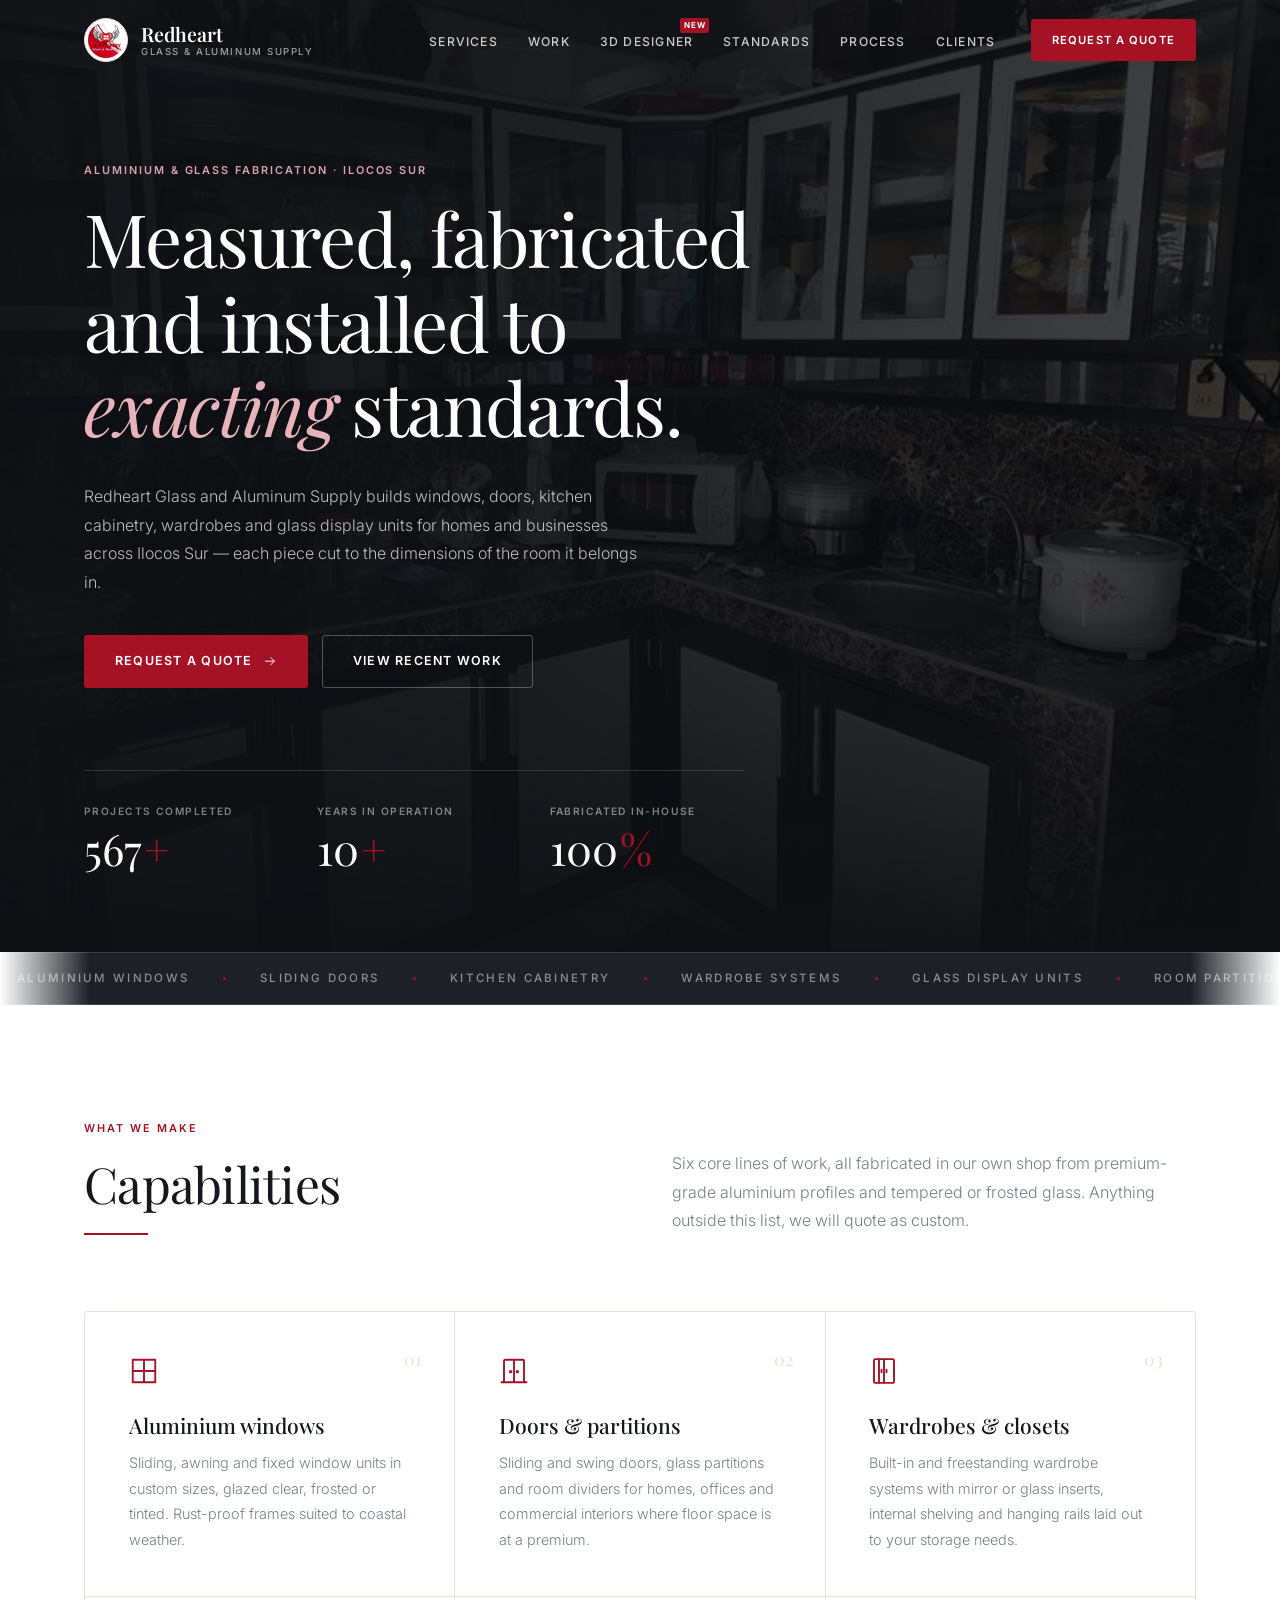
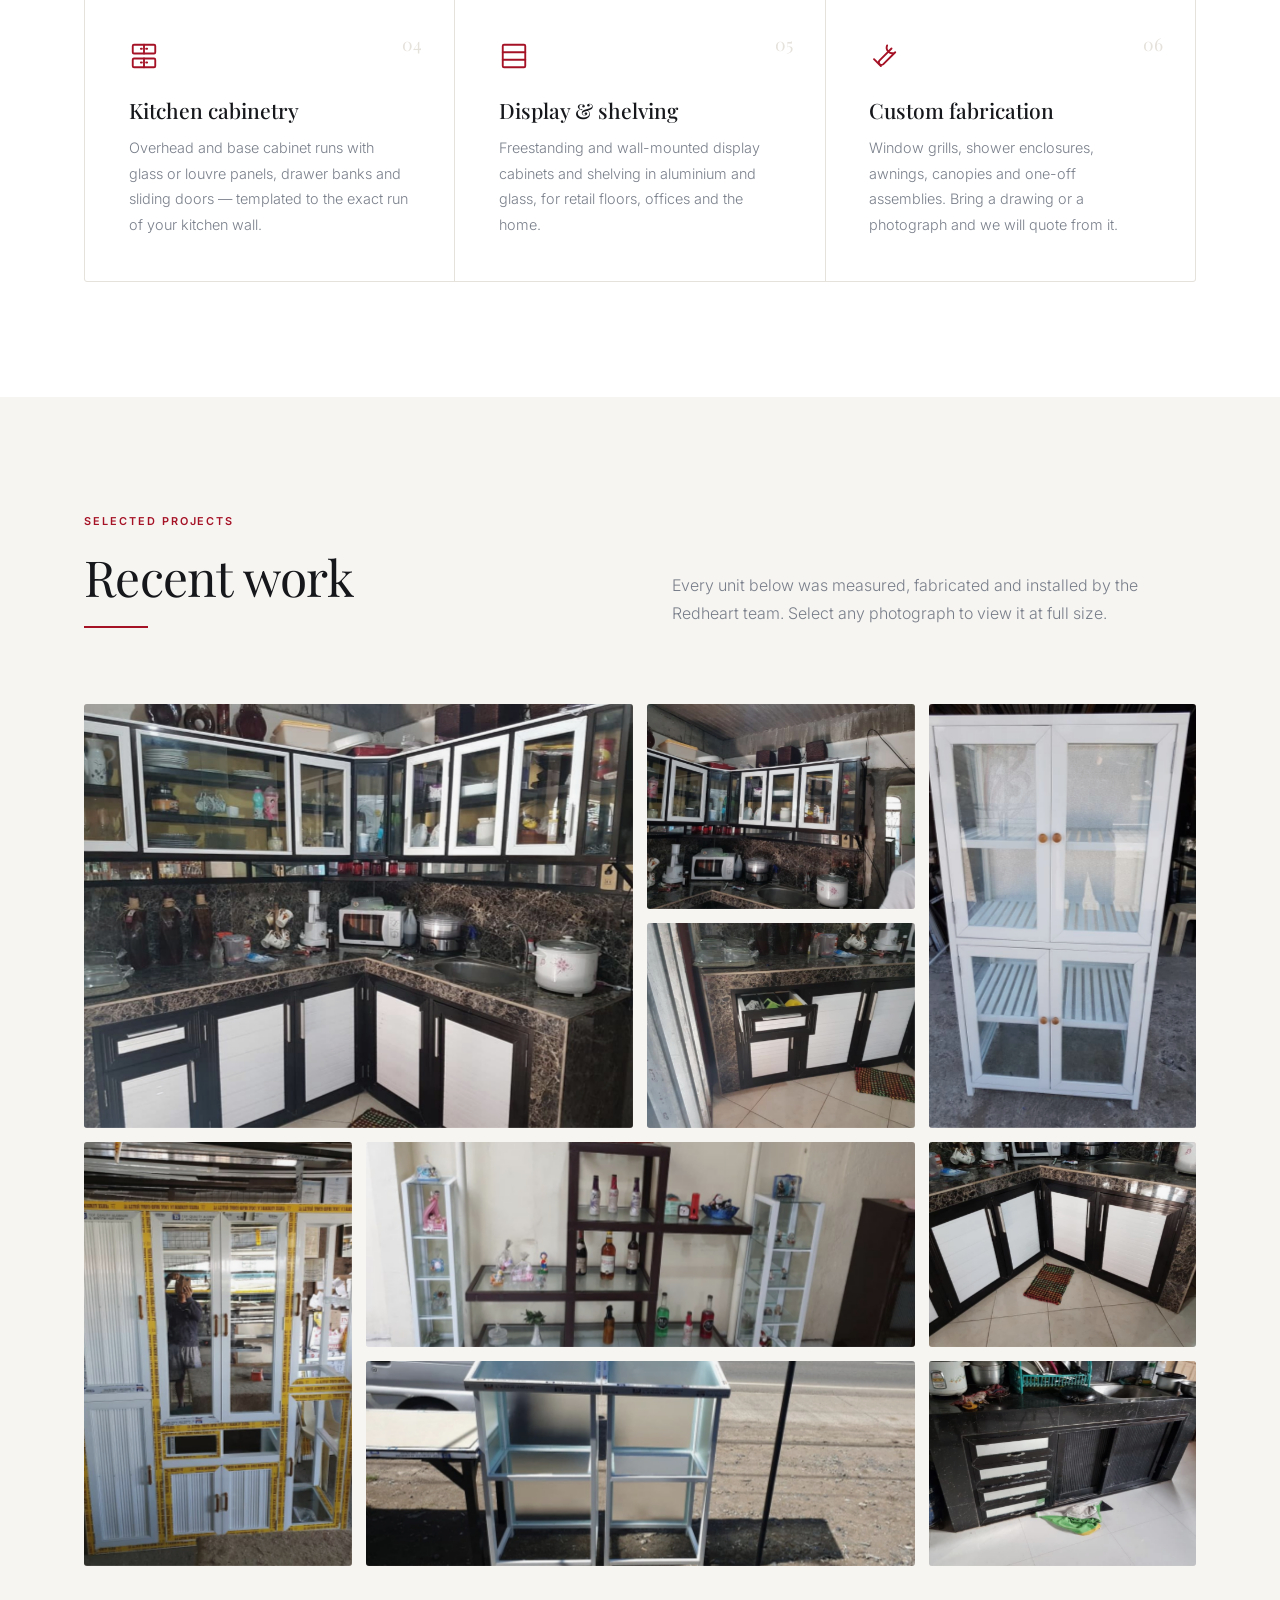
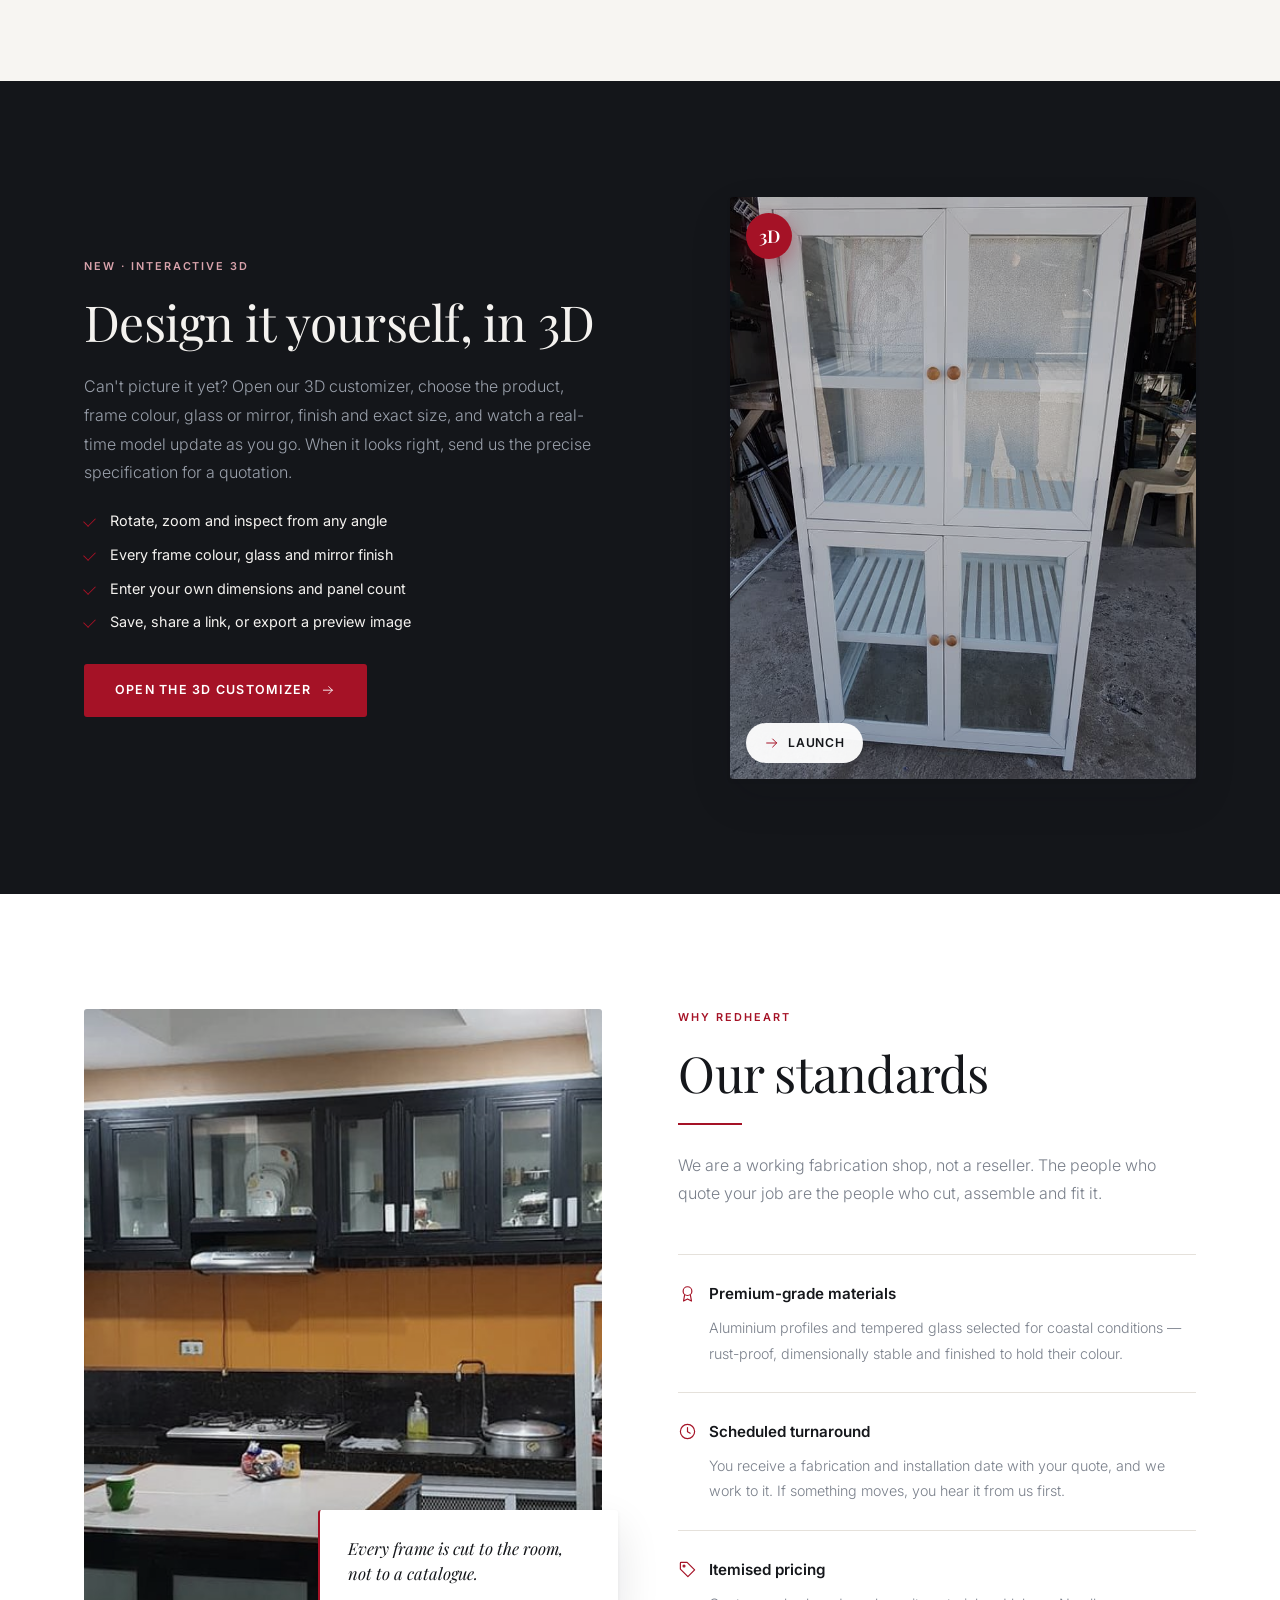
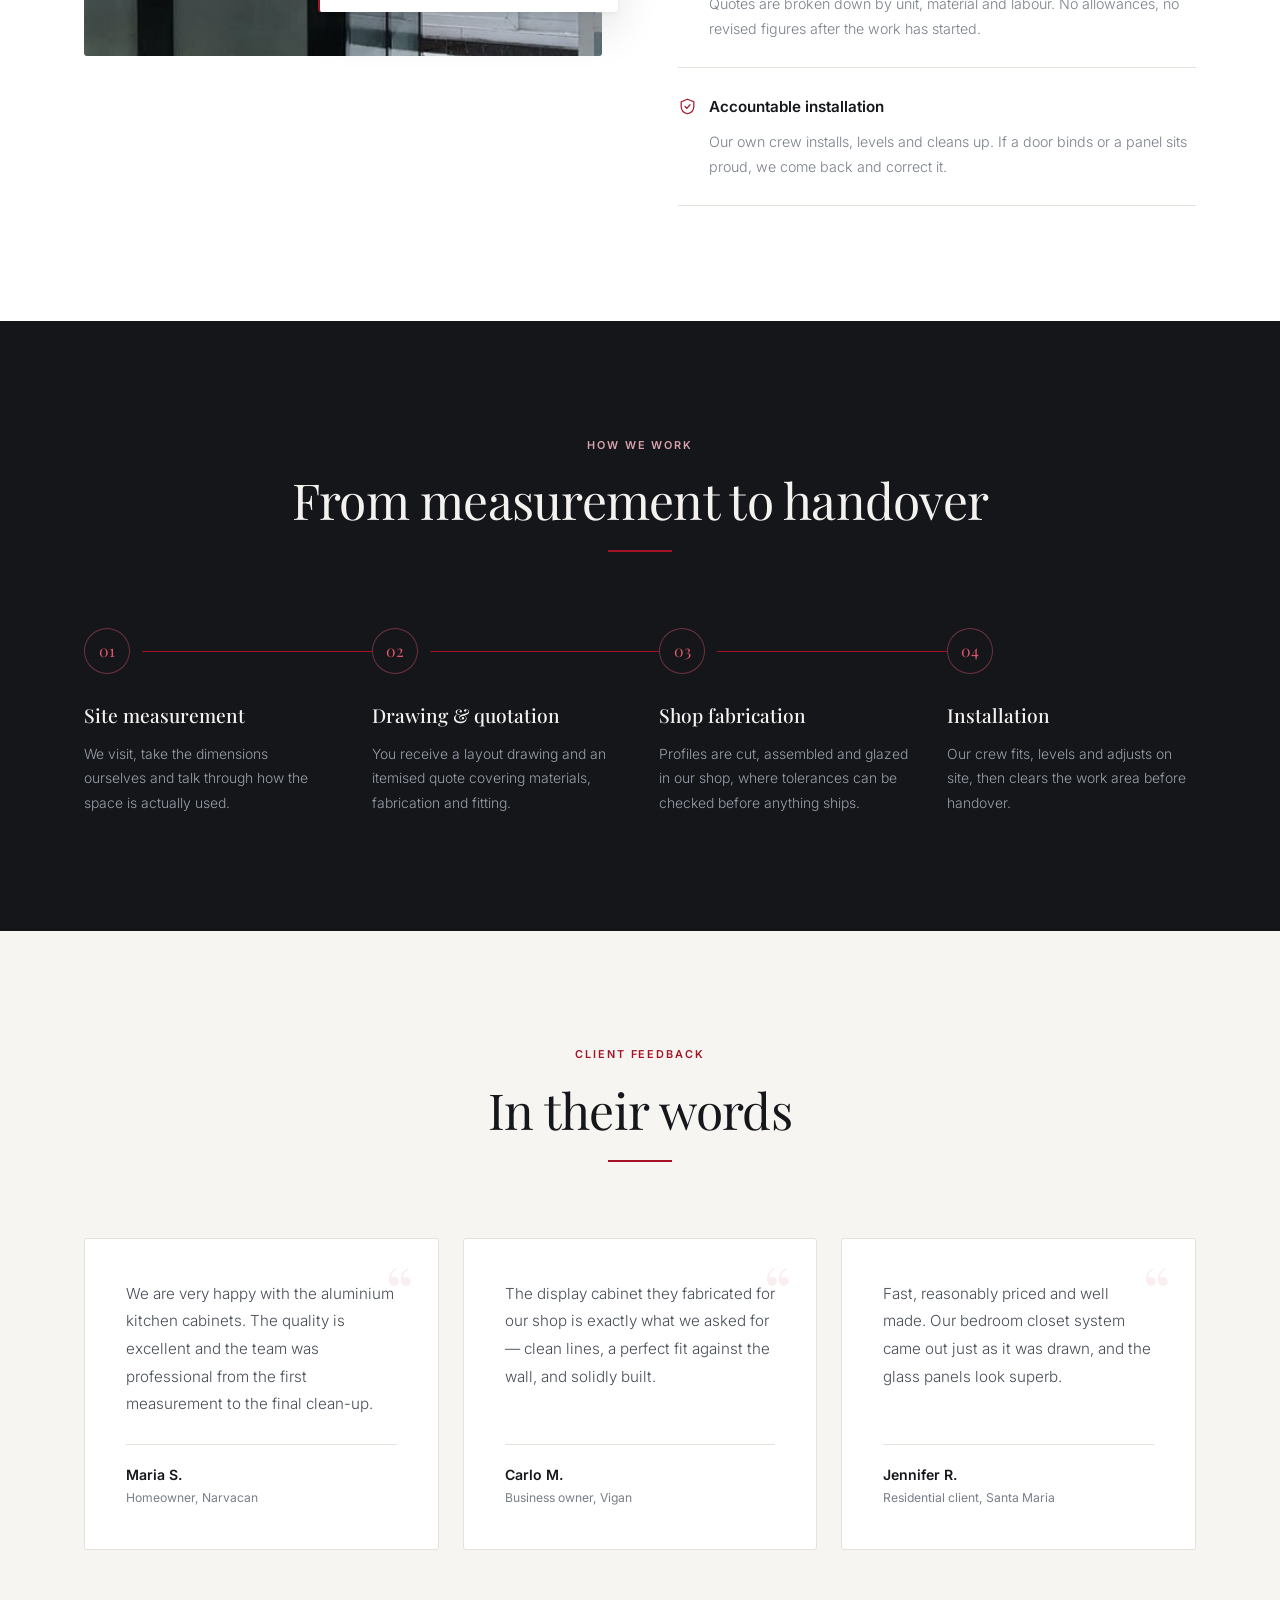
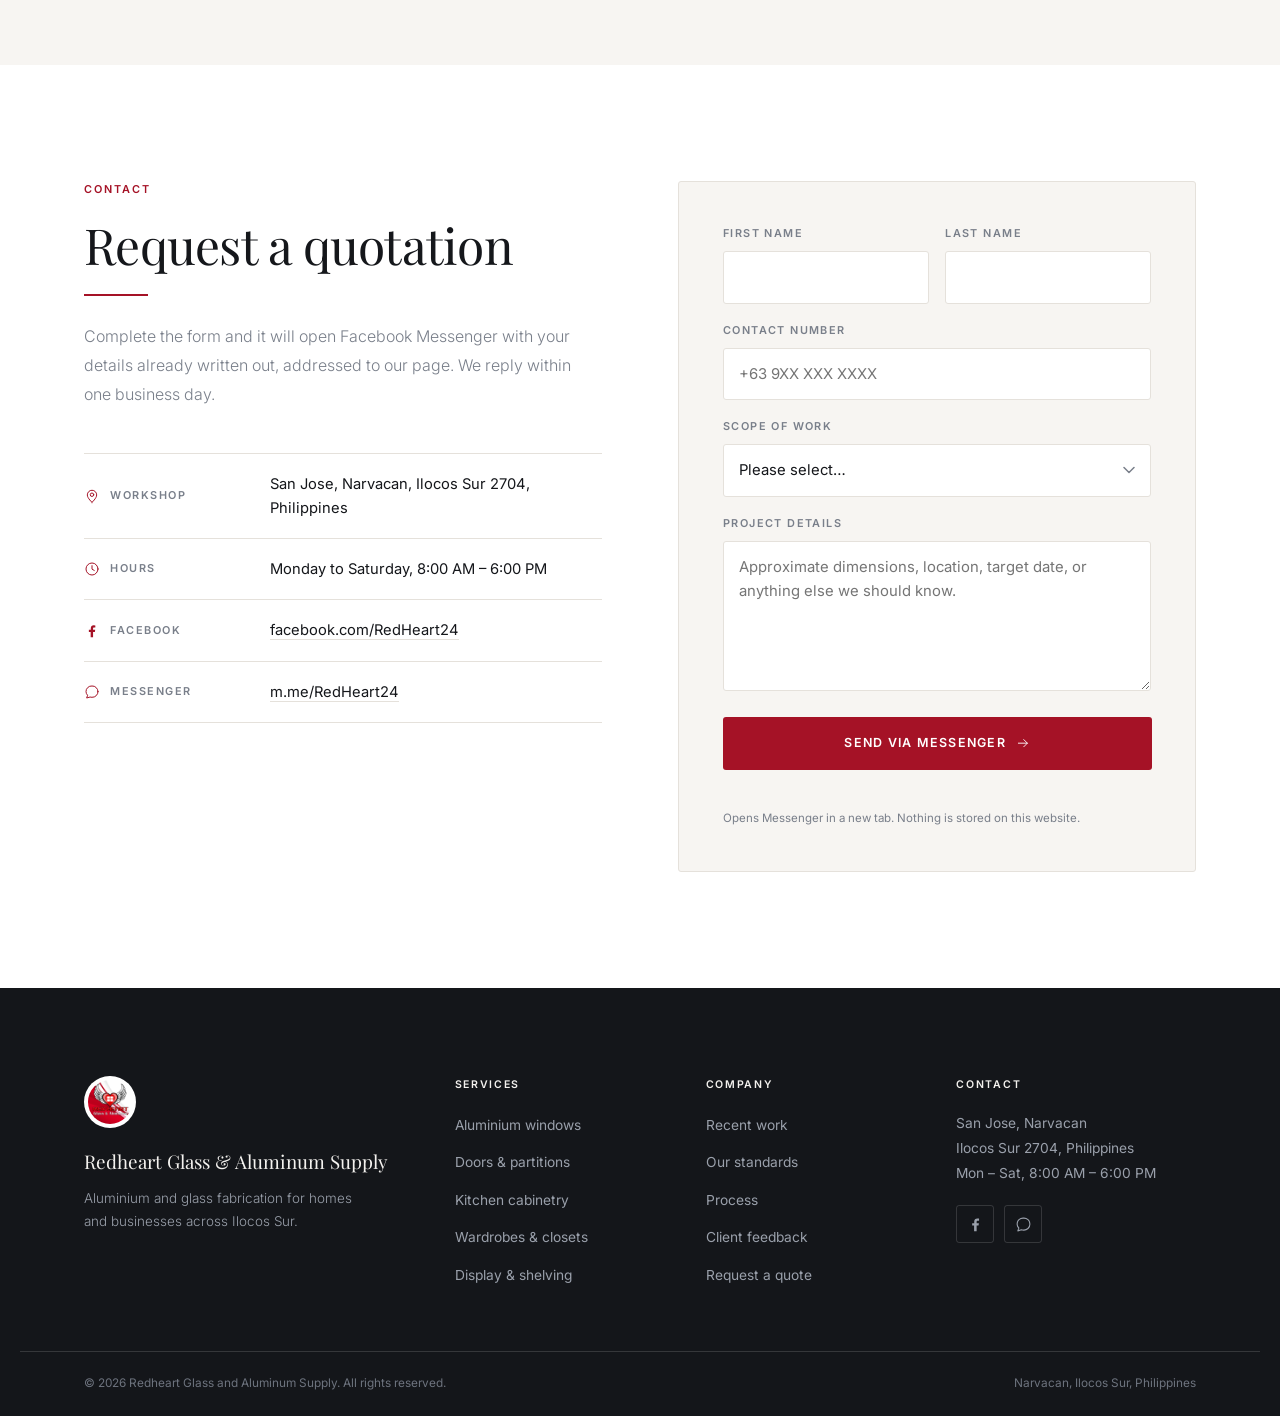
==== commit 34784afa: "new main files with the 3d customizers" ====
--- a/index.html
+++ b/index.html
@@ -97,6 +97,7 @@
       <ul>
         <li><a href="#services">Services</a></li>
         <li><a href="#work">Work</a></li>
+        <li><a href="customizer/" class="nav-new">3D&nbsp;Designer</a></li>
         <li><a href="#standards">Standards</a></li>
         <li><a href="#process">Process</a></li>
         <li><a href="#clients">Clients</a></li>
@@ -274,6 +275,33 @@
         <figcaption><span>Drawer bank cabinet</span></figcaption>
       </figure>
     </div>
+  </div>
+</section>
+
+<!-- ───────────── 3D CUSTOMIZER PROMO ───────────── -->
+<section class="promo" aria-labelledby="promo-title">
+  <div class="container promo-inner">
+    <div class="promo-copy reveal">
+      <p class="eyebrow eyebrow-light">New · Interactive 3D</p>
+      <h2 class="section-title" id="promo-title">Design it yourself, in 3D</h2>
+      <p class="promo-text">
+        Can't picture it yet? Open our 3D customizer, choose the product, frame colour,
+        glass or mirror, finish and exact size, and watch a real-time model update as you go.
+        When it looks right, send us the precise specification for a quotation.
+      </p>
+      <ul class="promo-list">
+        <li>Rotate, zoom and inspect from any angle</li>
+        <li>Every frame colour, glass and mirror finish</li>
+        <li>Enter your own dimensions and panel count</li>
+        <li>Save, share a link, or export a preview image</li>
+      </ul>
+      <a class="btn btn-solid" href="customizer/">Open the 3D customizer <svg class="ico" aria-hidden="true"><use href="#i-arrow"/></svg></a>
+    </div>
+    <a class="promo-media reveal" data-delay="1" href="customizer/" aria-label="Open the 3D customizer">
+      <img src="img/img9.jpg" alt="Aluminium and glass product you can configure in 3D" loading="lazy" width="720" height="960">
+      <span class="promo-badge">3D</span>
+      <span class="promo-play"><svg class="ico" aria-hidden="true"><use href="#i-arrow"/></svg> Launch</span>
+    </a>
   </div>
 </section>
 
--- a/css/style.css
+++ b/css/style.css
@@ -535,6 +535,71 @@
 }
 .shot:hover figcaption span, .shot:focus-visible figcaption span { transform: translateY(0); }
 
+/* ---------- 9b. 3D customizer promo ---------- */
+.nav-new { position: relative; }
+.nav-new::before {
+  content: "NEW";
+  position: absolute; top: -10px; right: -16px;
+  font-size: .5rem; font-weight: 700; letter-spacing: .08em;
+  color: #fff; background: var(--red);
+  padding: 1px 4px; border-radius: 2px;
+}
+@media (max-width: 920px) { .nav-new::before { top: 50%; right: 2px; transform: translateY(-50%); } }
+
+.promo { background: var(--charcoal); color: var(--muted-light); padding-block: var(--section); }
+.promo-inner {
+  display: grid; grid-template-columns: 1.1fr .9fr;
+  gap: clamp(32px, 6vw, 80px); align-items: center;
+}
+.promo-copy .section-title { color: var(--ink-invert); }
+.promo-copy .rule, .promo-copy { }
+.promo-text { font-size: 1rem; font-weight: 300; line-height: 1.8; color: var(--muted-light); margin: 22px 0 0; max-width: 52ch; }
+.promo-list { margin: 22px 0 30px; display: grid; gap: 10px; }
+.promo-list li {
+  position: relative; padding-left: 26px;
+  font-size: .9rem; color: var(--ink-invert);
+}
+.promo-list li::before {
+  content: ""; position: absolute; left: 0; top: .55em;
+  width: 11px; height: 7px;
+  border-left: 1.5px solid var(--red); border-bottom: 1.5px solid var(--red);
+  transform: rotate(-45deg);
+}
+.promo-media {
+  position: relative; display: block;
+  border-radius: var(--radius); overflow: hidden;
+  aspect-ratio: 4 / 5; box-shadow: var(--shadow-md);
+}
+.promo-media img {
+  width: 100%; height: 100%; object-fit: cover;
+  filter: grayscale(.2) brightness(.82);
+  transition: transform 1s var(--ease-out-soft), filter var(--t-med) var(--ease);
+}
+.promo-media:hover img { transform: scale(1.05); filter: grayscale(0) brightness(.92); }
+.promo-badge {
+  position: absolute; top: 16px; left: 16px;
+  display: grid; place-items: center;
+  width: 46px; height: 46px; border-radius: 50%;
+  background: var(--red); color: #fff;
+  font-family: var(--serif); font-size: 1.1rem; font-weight: 600;
+  box-shadow: 0 6px 20px rgba(165,18,38,.4);
+}
+.promo-play {
+  position: absolute; left: 16px; bottom: 16px;
+  display: inline-flex; align-items: center; gap: 8px;
+  padding: 10px 18px; border-radius: 999px;
+  background: rgba(255,255,255,.95); color: var(--ink);
+  font-size: .76rem; font-weight: 600; letter-spacing: .06em; text-transform: uppercase;
+  transition: background var(--t-fast) var(--ease), transform var(--t-fast) var(--ease);
+}
+.promo-play .ico { width: 16px; height: 16px; color: var(--red); }
+.promo-media:hover .promo-play { transform: translateX(4px); }
+
+@media (max-width: 880px) {
+  .promo-inner { grid-template-columns: 1fr; }
+  .promo-media { aspect-ratio: 16 / 11; max-height: 420px; }
+}
+
 /* ---------- 10. Standards ---------- */
 .split {
   display: grid;
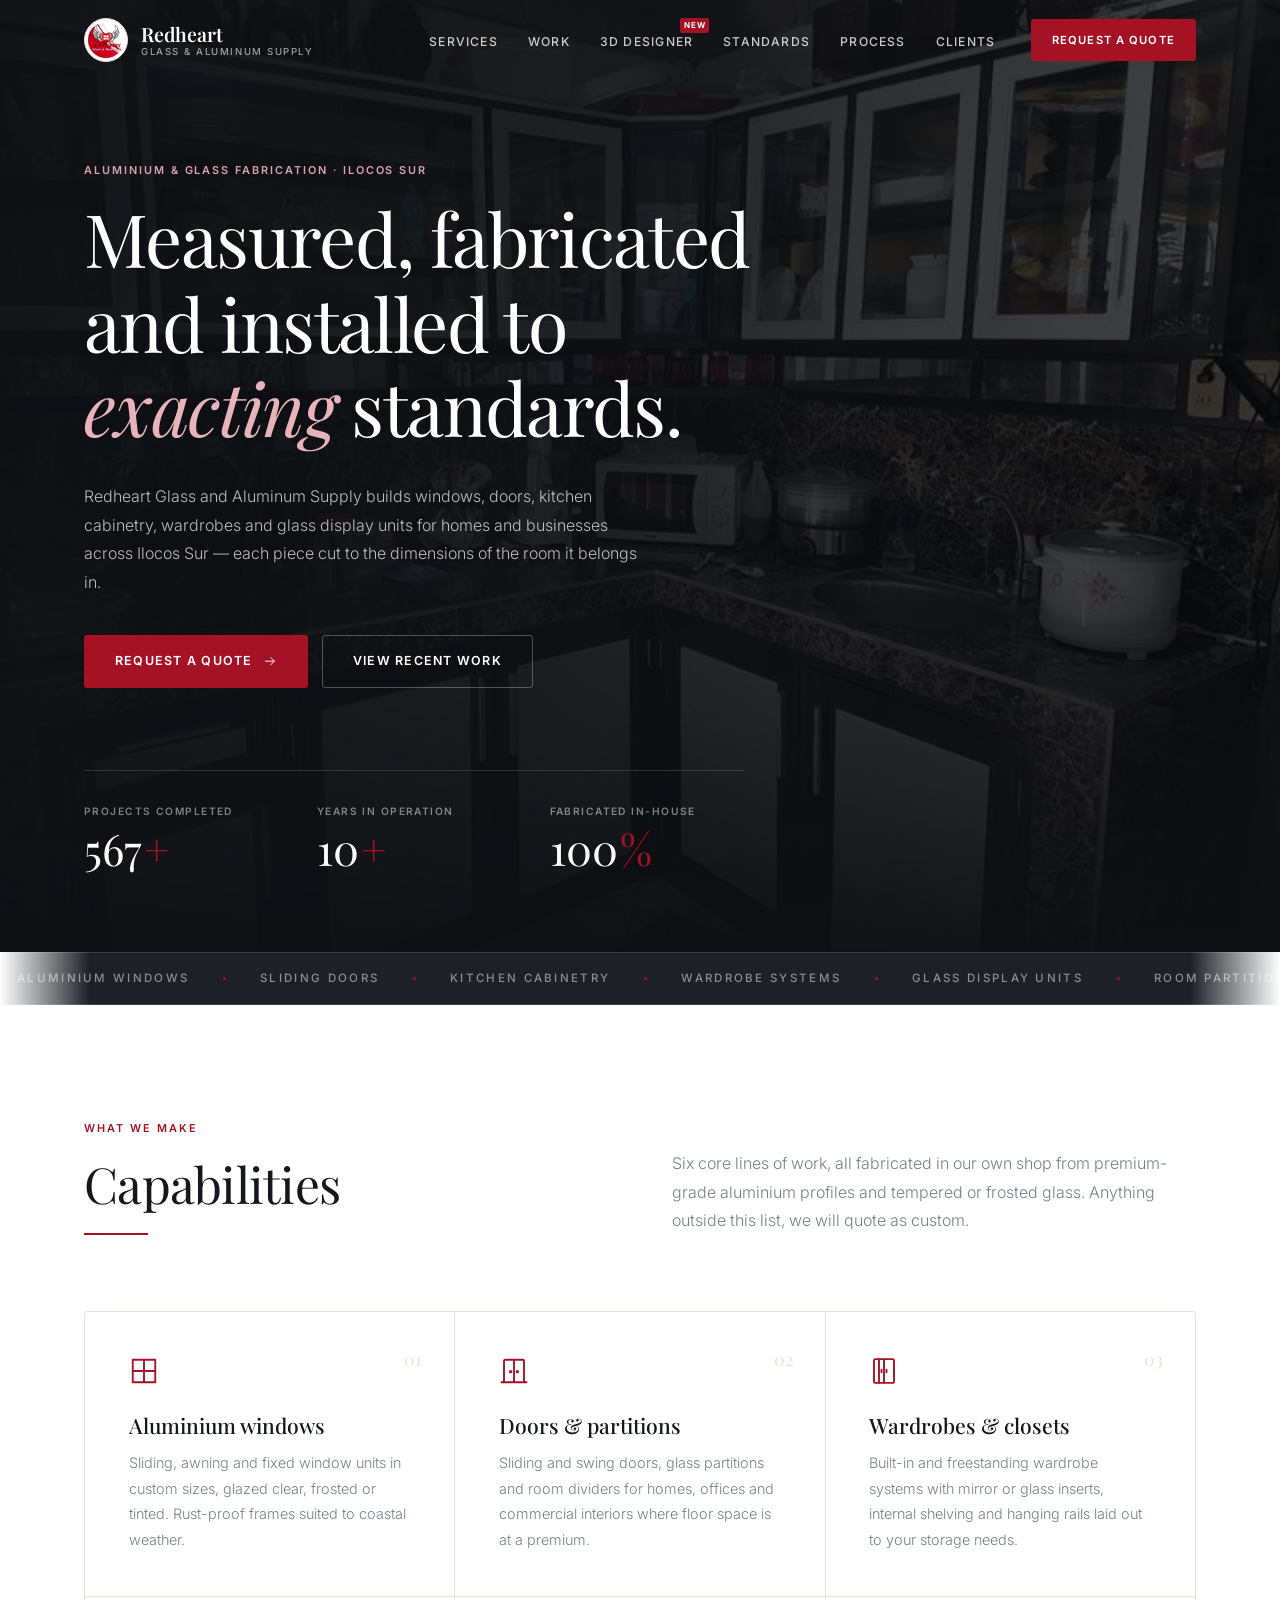
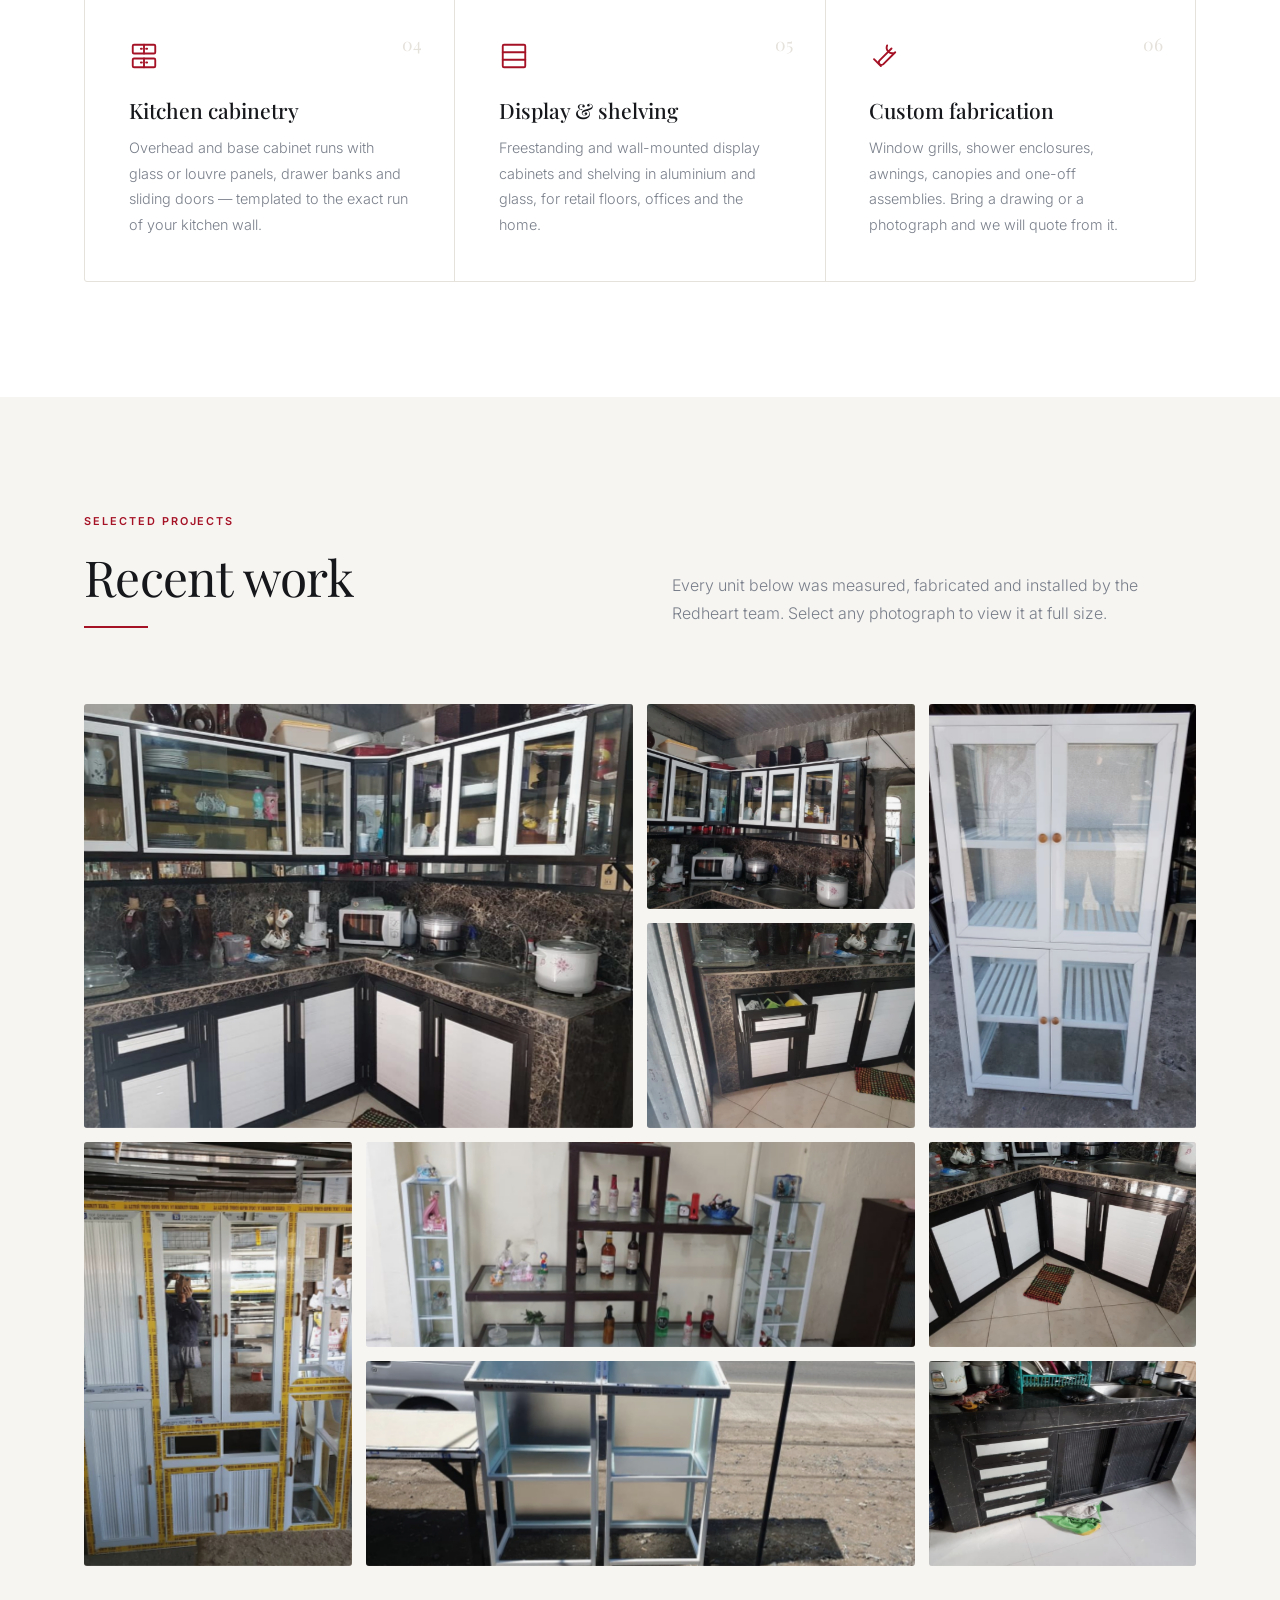
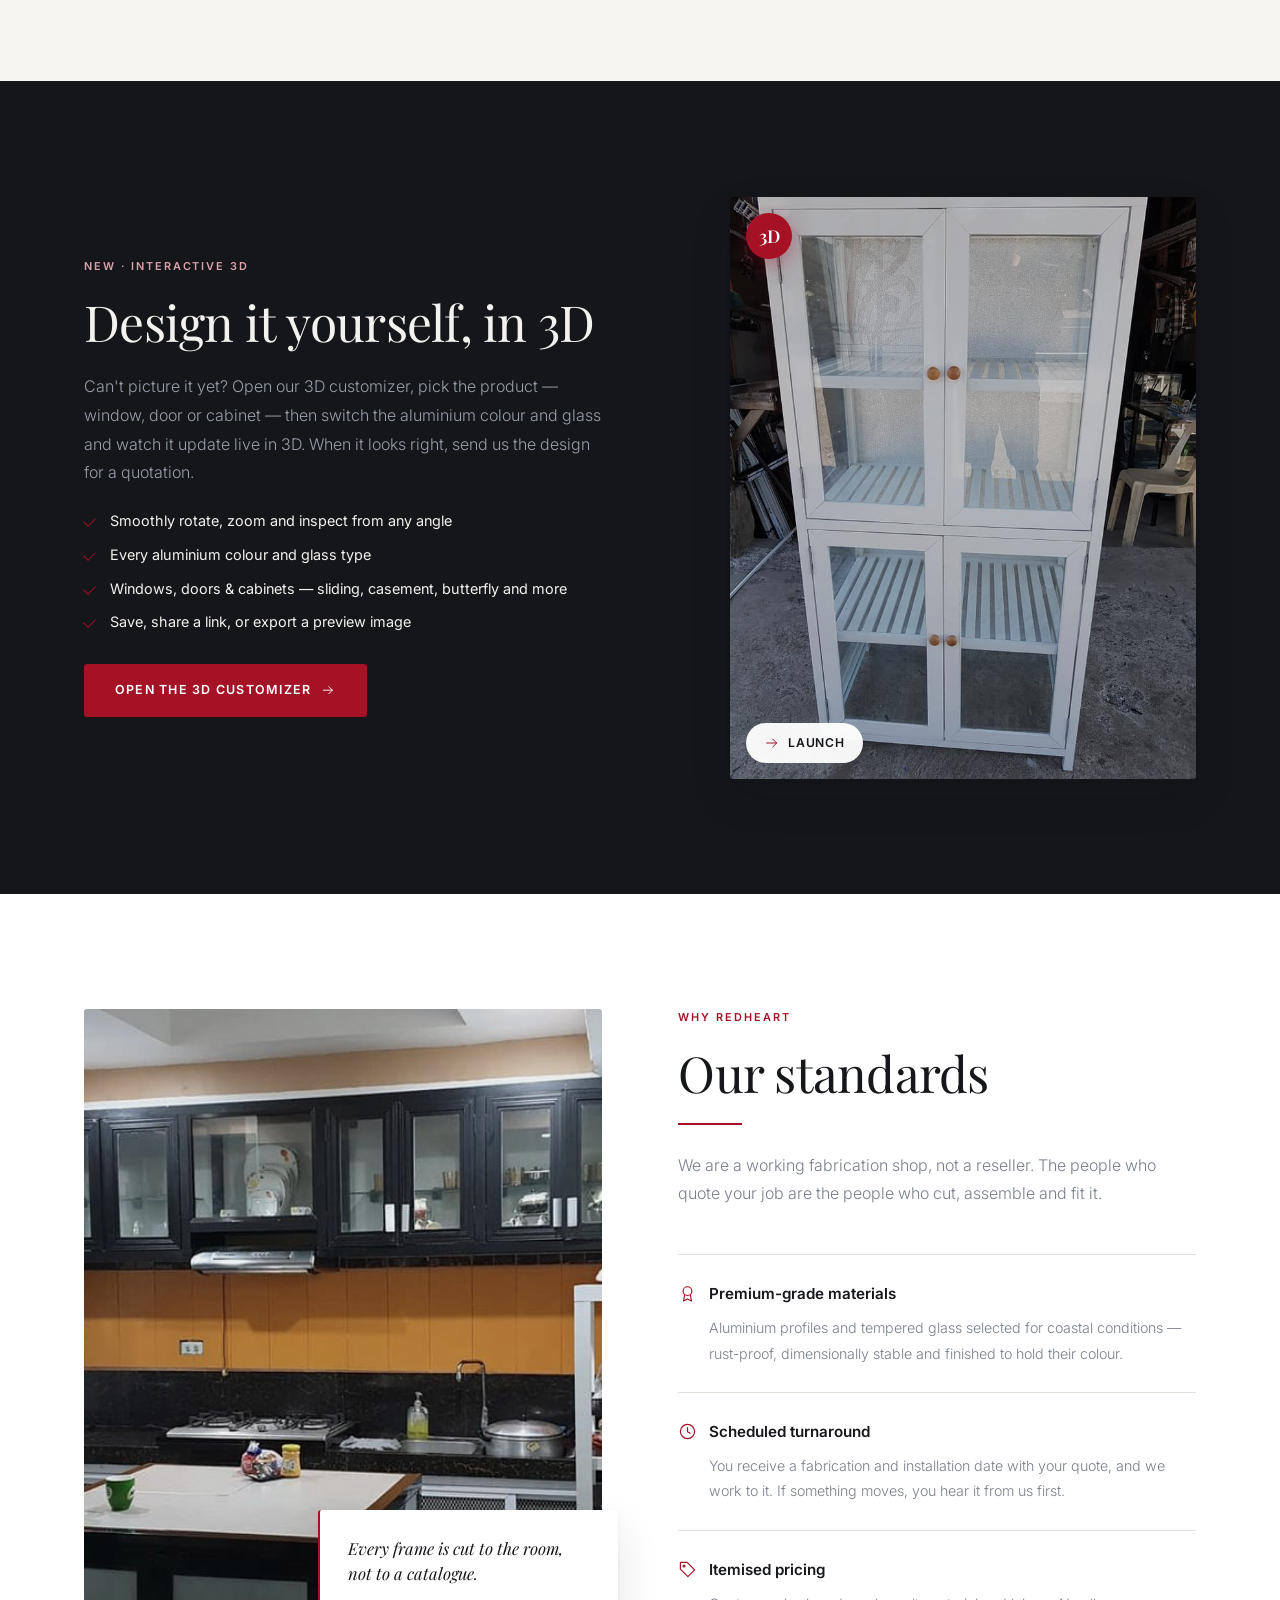
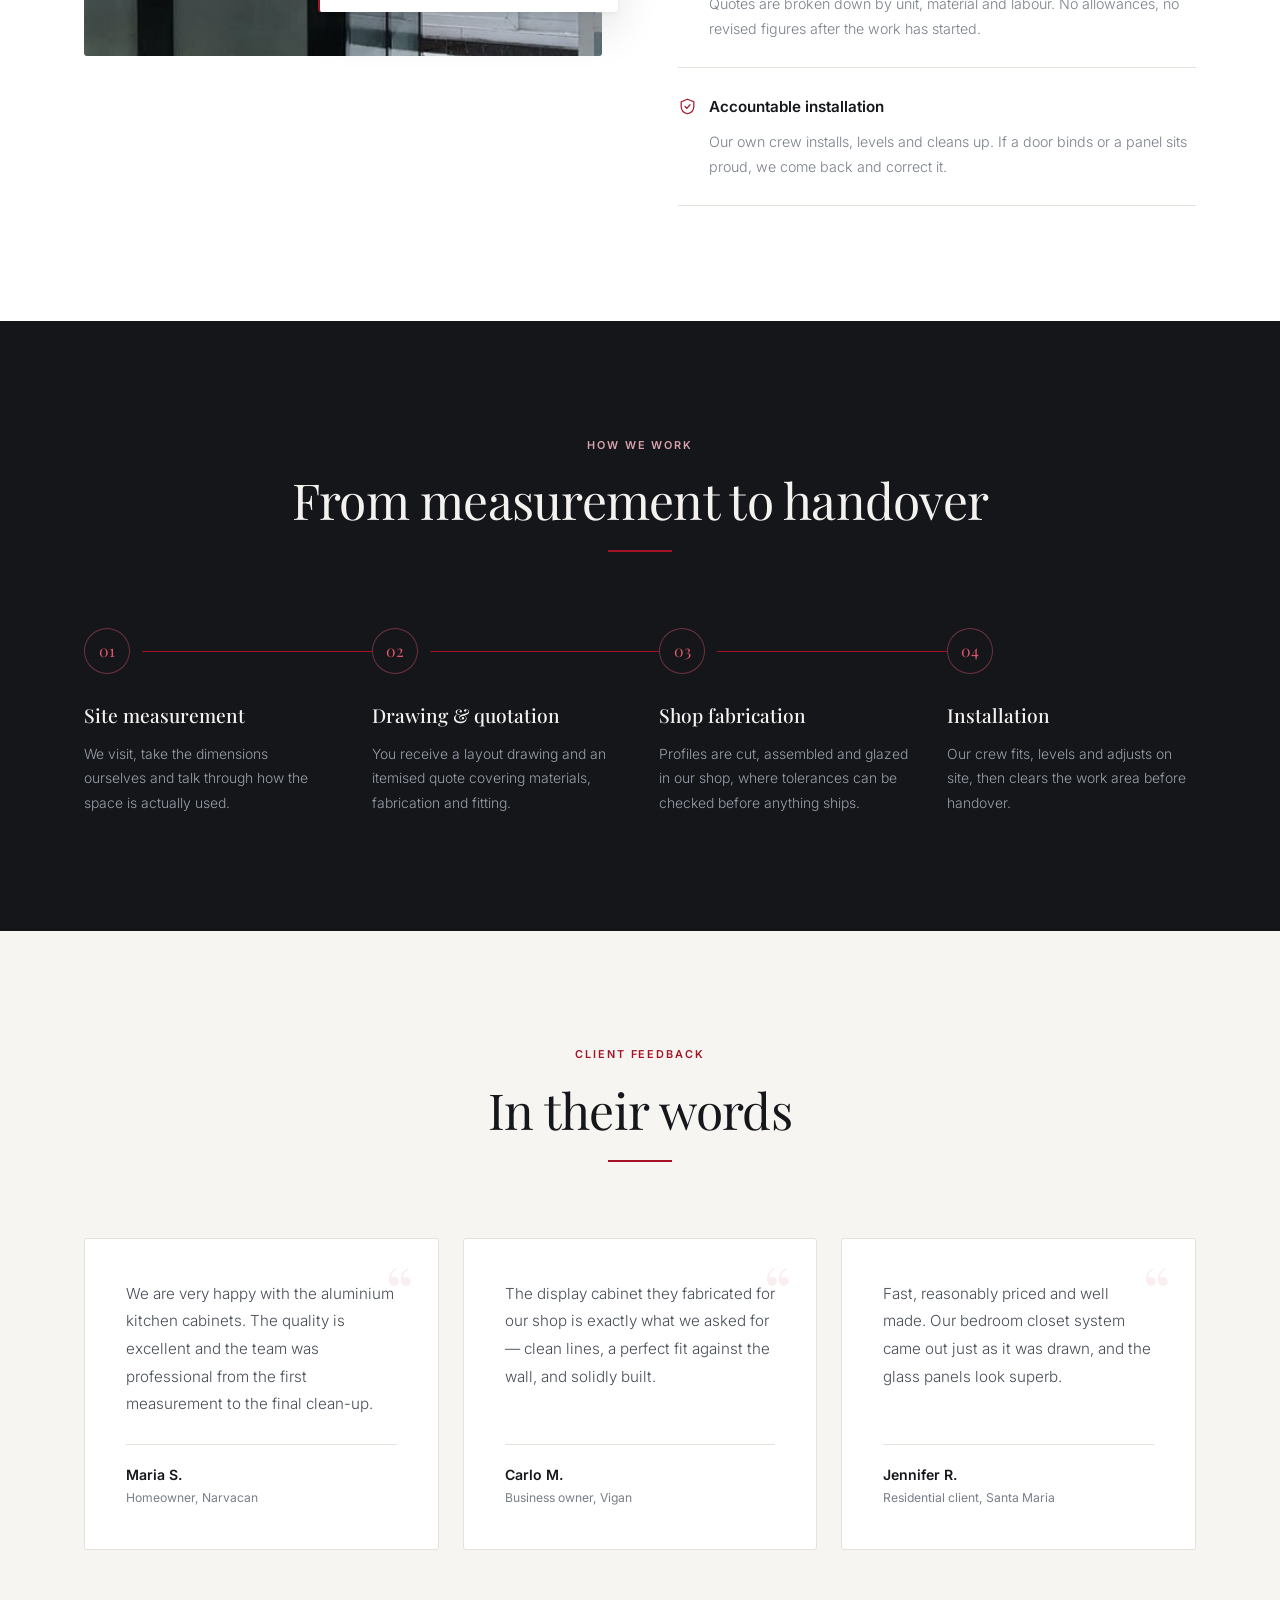
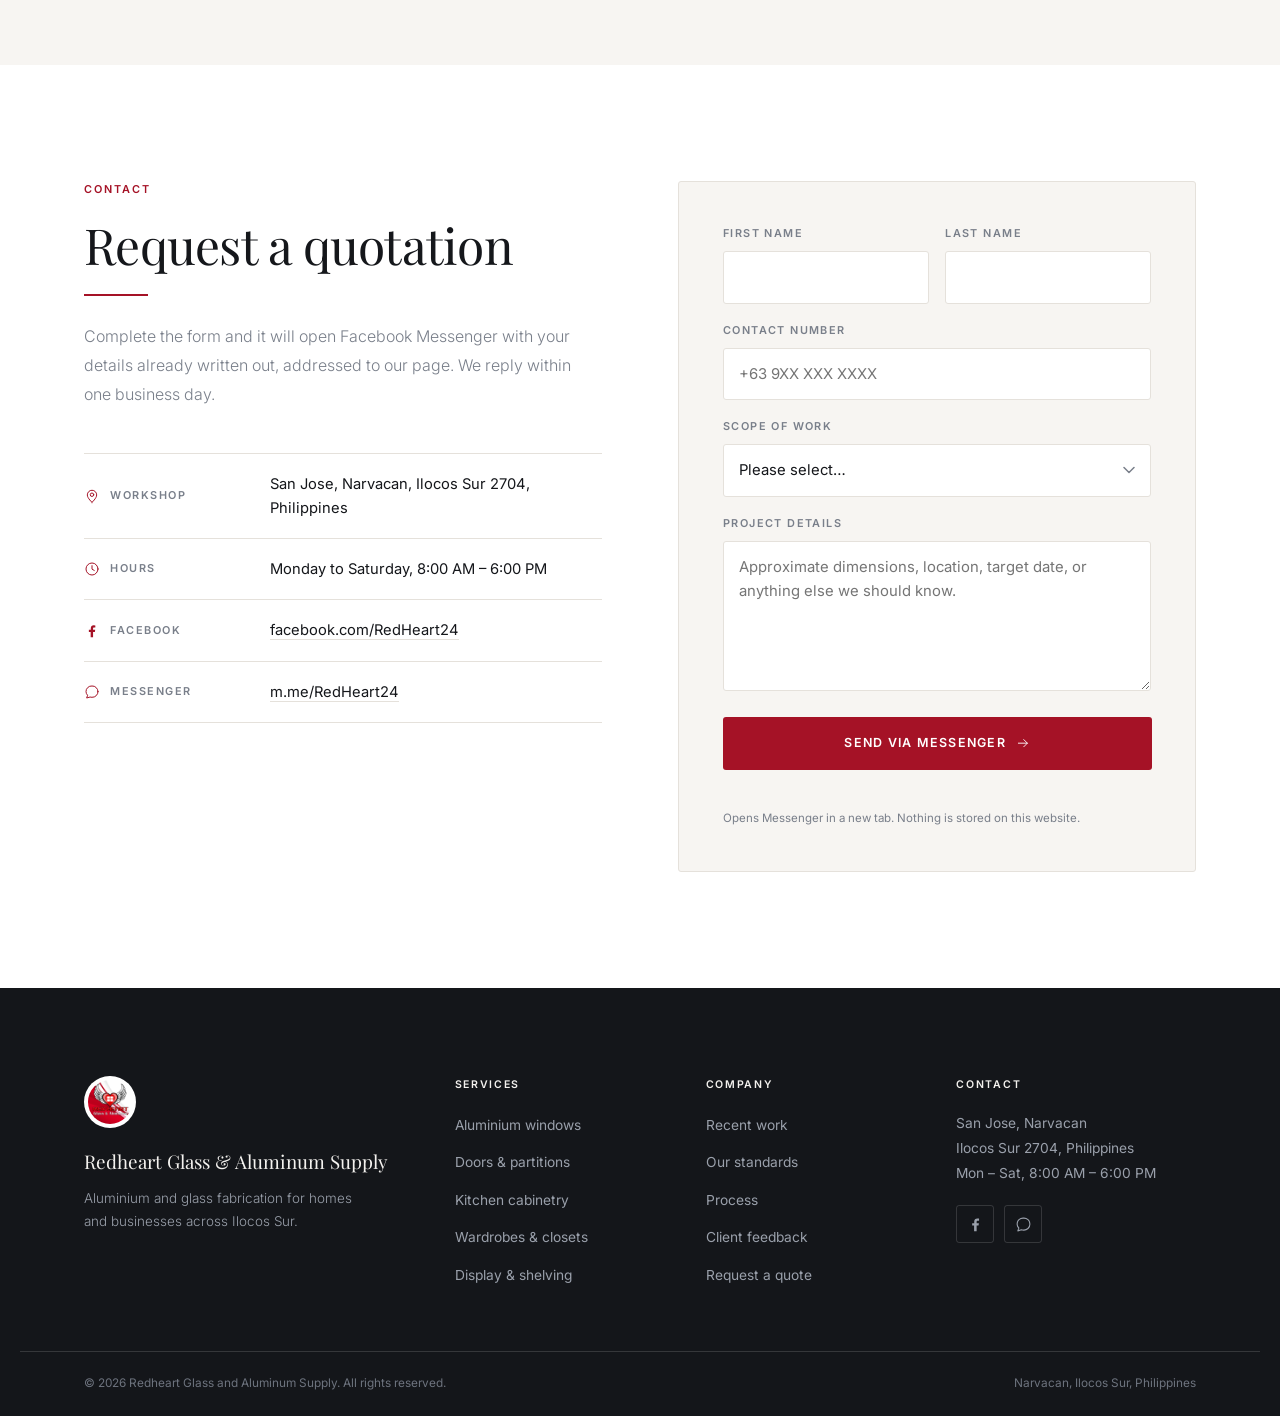
==== commit 800d04f6: "Simplify 3D customizer (Coohom-style) + harden homepage load - Customizer: window/door/cabinet with " ====
--- a/index.html
+++ b/index.html
@@ -7,6 +7,22 @@
 <meta name="description" content="Redheart Glass and Aluminum Supply fabricates and installs aluminium windows, doors, kitchen cabinetry, wardrobes and glass display units across Ilocos Sur, Philippines.">
 <link rel="canonical" href="https://redheart-glass-and-aluminum-supply.netlify.app/">
 <meta name="theme-color" content="#121418">
+
+<!-- Load robustness: mark that JS is present (enables entrance animations),
+     and reveal all content if the main script hasn't initialised shortly —
+     so the page is never stuck blank on a slow connection or script error. -->
+<script>
+  (function (d) {
+    d.documentElement.className += ' js';
+    window.addEventListener('load', function () {
+      setTimeout(function () {
+        if (!d.documentElement.classList.contains('rh-ready')) {
+          d.documentElement.classList.add('rh-fallback');
+        }
+      }, 1200);
+    });
+  })(document);
+</script>
 
 <meta property="og:type" content="website">
 <meta property="og:site_name" content="Redheart Glass &amp; Aluminum Supply">
@@ -285,14 +301,14 @@
       <p class="eyebrow eyebrow-light">New · Interactive 3D</p>
       <h2 class="section-title" id="promo-title">Design it yourself, in 3D</h2>
       <p class="promo-text">
-        Can't picture it yet? Open our 3D customizer, choose the product, frame colour,
-        glass or mirror, finish and exact size, and watch a real-time model update as you go.
-        When it looks right, send us the precise specification for a quotation.
+        Can't picture it yet? Open our 3D customizer, pick the product — window, door or
+        cabinet — then switch the aluminium colour and glass and watch it update live in 3D.
+        When it looks right, send us the design for a quotation.
       </p>
       <ul class="promo-list">
-        <li>Rotate, zoom and inspect from any angle</li>
-        <li>Every frame colour, glass and mirror finish</li>
-        <li>Enter your own dimensions and panel count</li>
+        <li>Smoothly rotate, zoom and inspect from any angle</li>
+        <li>Every aluminium colour and glass type</li>
+        <li>Windows, doors &amp; cabinets — sliding, casement, butterfly and more</li>
         <li>Save, share a link, or export a preview image</li>
       </ul>
       <a class="btn btn-solid" href="customizer/">Open the 3D customizer <svg class="ico" aria-hidden="true"><use href="#i-arrow"/></svg></a>
--- a/css/style.css
+++ b/css/style.css
@@ -920,6 +920,23 @@
 @keyframes heroMedia { from { opacity: 0; transform: scale(1.1); } to { opacity: 1; transform: scale(1); } }
 @keyframes ticker { from { transform: translateX(0); } to { transform: translateX(-50%); } }
 
+/* =============================================================
+   Load robustness — content must never depend on JS finishing.
+   ============================================================= */
+/* Hero content is visible immediately (pure-CSS entrance), never JS-gated. */
+[data-seq] { opacity: 1; }
+.hero-title .mask > span { transform: none; }
+.hero .seq-in, .hero .line-in { animation: none !important; }
+.hero-inner { animation: heroRise .6s var(--ease-out-soft) both; }
+@keyframes heroRise { from { opacity: 0; transform: translateY(14px); } to { opacity: 1; transform: none; } }
+
+/* Scroll reveals are hidden only while JS is active and ready to animate them.
+   No JS, or JS failed to start → everything is shown. */
+html:not(.js) .reveal,
+html.rh-fallback .reveal { opacity: 1 !important; transform: none !important; }
+html:not(.js) .rule,
+html.rh-fallback .rule { transform: scaleX(1) !important; }
+
 @media (prefers-reduced-motion: reduce) {
   html { scroll-behavior: auto; }
   *, *::before, *::after {
